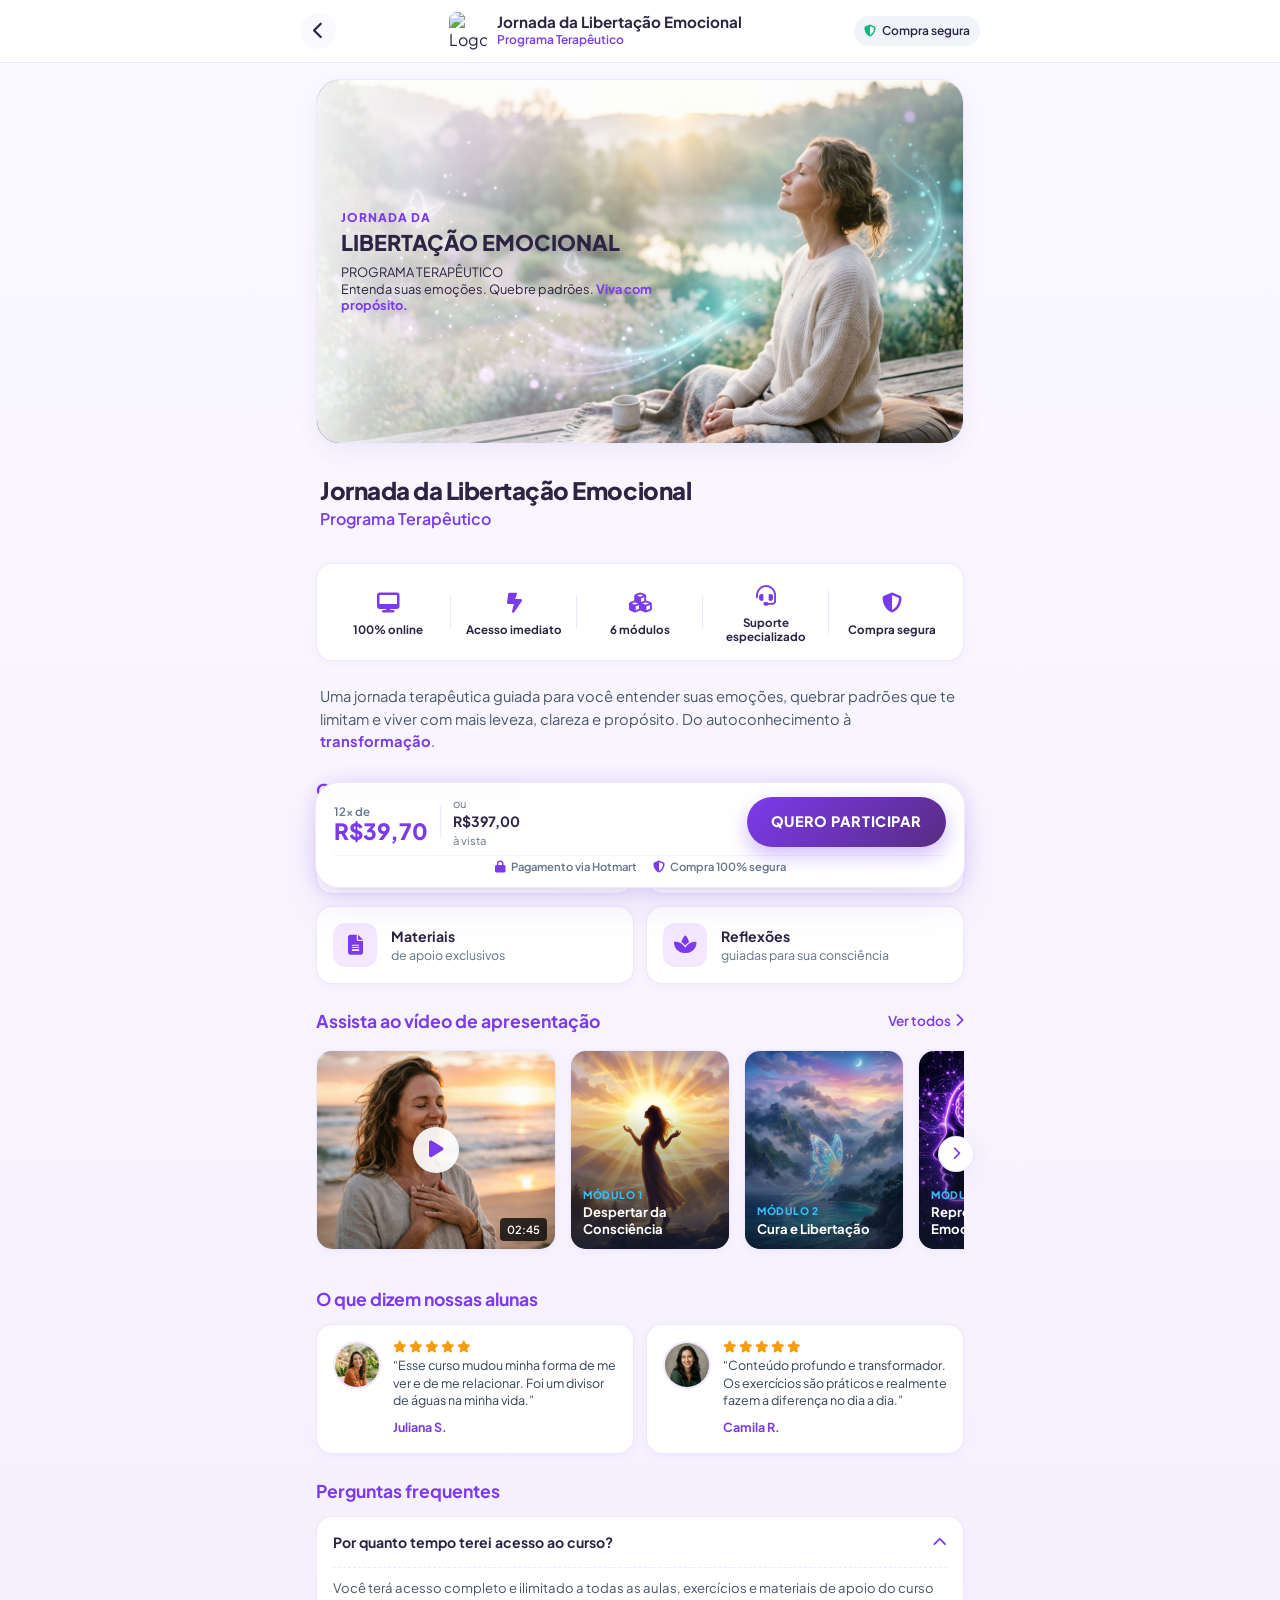
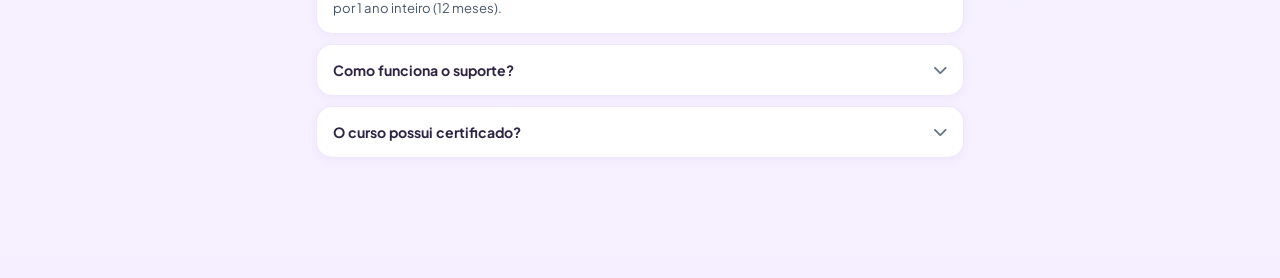
==== pages/index.html @ 62f96720 "criei a primeira pagna de vendas mobile" ====
<!DOCTYPE html>
<html lang="pt-BR">
<head>
  <meta charset="UTF-8" />
  <meta name="viewport" content="width=device-width, initial-scale=1.0" />
  <title>Jornada da Libertação Emocional | Programa Terapêutico</title>
  <meta name="description" content="Entenda suas emoções, quebre padrões que te limitam e viva com mais leveza, clareza e propósito. Programa terapêutico guiado com Raquel Vieira." />

  <!-- Google Fonts -->
  <link rel="preconnect" href="https://fonts.googleapis.com" />
  <link rel="preconnect" href="https://fonts.gstatic.com" crossorigin />
  <link href="https://fonts.googleapis.com/css2?family=Plus+Jakarta+Sans:wght@400;500;600;700;800&family=Lora:ital,wght@0,500;0,600;1,400&display=swap" rel="stylesheet" />

  <!-- FontAwesome Icons -->
  <link rel="stylesheet" href="https://cdnjs.cloudflare.com/ajax/libs/font-awesome/6.4.0/css/all.min.css" />

  <!-- Page Stylesheet -->
  <link rel="stylesheet" href="../css/jornada.css" />
</head>
<body>

  <!-- Top Navbar Header -->
  <header class="sales-header">
    <div class="sales-header-inner">
      <a href="../index.html" class="back-button" aria-label="Voltar para a página inicial">
        <i class="fas fa-chevron-left"></i>
      </a>

      <div class="header-brand">
        <img src="../jornada-libertação-logo.jpeg" alt="Logo Jornada da Libertação Emocional" class="header-logo-img" />
        <div class="header-brand-text">
          <span class="header-brand-title">Jornada da Libertação Emocional</span>
          <span class="header-brand-subtitle">Programa Terapêutico</span>
        </div>
      </div>

      <div class="header-security-badge">
        <i class="fas fa-shield-halved"></i>
        <span>Compra segura</span>
      </div>
    </div>
  </header>

  <!-- Main Sales Content Container -->
  <div class="app-container">
    <main class="sales-main">

      <!-- Hero Banner Card -->
      <section class="hero-card">
        <div class="hero-banner-wrapper">
          <img src="../imagens/jornada_hero_banner.jpg" alt="Jornada da Libertação Emocional" class="hero-banner-img" />
          <div class="hero-banner-overlay">
            <span class="hero-overlay-tag">Jornada da</span>
            <h2 class="hero-overlay-title">LIBERTAÇÃO EMOCIONAL</h2>
            <p class="hero-overlay-desc">
              PROGRAMA TERAPÊUTICO<br />
              Entenda suas emoções. Quebre padrões. <strong>Viva com propósito.</strong>
            </p>
          </div>
        </div>
      </section>

      <!-- Main Course Title Block -->
      <section class="course-title-block">
        <h1 class="main-course-title">Jornada da Libertação Emocional</h1>
        <h2 class="main-course-subtitle">Programa Terapêutico</h2>
      </section>

      <!-- Feature Highlights Horizontal Strip -->
      <section class="features-strip">
        <div class="feature-strip-item">
          <div class="feature-icon-wrapper">
            <i class="fas fa-desktop"></i>
          </div>
          <span class="feature-strip-text">100% online</span>
        </div>

        <div class="feature-strip-item">
          <div class="feature-icon-wrapper">
            <i class="fas fa-bolt-lightning"></i>
          </div>
          <span class="feature-strip-text">Acesso imediato</span>
        </div>

        <div class="feature-strip-item">
          <div class="feature-icon-wrapper">
            <i class="fas fa-cubes"></i>
          </div>
          <span class="feature-strip-text">6 módulos</span>
        </div>

        <div class="feature-strip-item">
          <div class="feature-icon-wrapper">
            <i class="fas fa-headset"></i>
          </div>
          <span class="feature-strip-text">Suporte especializado</span>
        </div>

        <div class="feature-strip-item">
          <div class="feature-icon-wrapper">
            <i class="fas fa-shield-halved"></i>
          </div>
          <span class="feature-strip-text">Compra segura</span>
        </div>
      </section>

      <!-- Intro Description Text -->
      <section class="intro-description">
        <p>
          Uma jornada terapêutica guiada para você entender suas emoções, quebrar padrões que te limitam e viver com mais leveza, clareza e propósito. Do autoconhecimento à <strong>transformação</strong>.
        </p>
      </section>

      <!-- "O que você vai encontrar" Section -->
      <section class="section-block">
        <h3 class="section-purple-title">O que você vai encontrar</h3>
        <div class="what-you-find-grid">
          
          <div class="find-card">
            <div class="find-icon-box">
              <i class="fas fa-circle-play"></i>
            </div>
            <div class="find-card-content">
              <span class="find-card-title">Videoaulas</span>
              <span class="find-card-sub">profundas e transformadoras</span>
            </div>
          </div>

          <div class="find-card">
            <div class="find-icon-box">
              <i class="fas fa-pen-to-square"></i>
            </div>
            <div class="find-card-content">
              <span class="find-card-title">Exercícios</span>
              <span class="find-card-sub">práticos para o seu dia a dia</span>
            </div>
          </div>

          <div class="find-card">
            <div class="find-icon-box">
              <i class="fas fa-file-lines"></i>
            </div>
            <div class="find-card-content">
              <span class="find-card-title">Materiais</span>
              <span class="find-card-sub">de apoio exclusivos</span>
            </div>
          </div>

          <div class="find-card">
            <div class="find-icon-box">
              <i class="fas fa-spa"></i>
            </div>
            <div class="find-card-content">
              <span class="find-card-title">Reflexões</span>
              <span class="find-card-sub">guiadas para sua consciência</span>
            </div>
          </div>

        </div>
      </section>

      <!-- Presentation Video & Modules Horizontal Carousel -->
      <section class="section-block" id="modulos">
        <div class="section-header-flex">
          <h3 class="section-purple-title">Assista ao vídeo de apresentação</h3>
          <a href="#modulos" class="section-link-action">Ver todos <i class="fas fa-chevron-right"></i></a>
        </div>

        <div class="carousel-relative-container">
          <button class="carousel-scroll-btn" aria-label="Rolar carrossel de módulos">
            <i class="fas fa-chevron-right"></i>
          </button>

          <div class="modules-carousel">

            <!-- Card 1: Video Presentation Thumbnail -->
            <div class="carousel-card video-main-card js-video-trigger">
              <img src="../imagens/video_thumb.jpg" alt="Vídeo de Apresentação" class="card-img-cover" />
              <div class="video-play-btn">
                <i class="fas fa-play"></i>
              </div>
              <span class="video-duration-badge">02:45</span>
            </div>

            <!-- Card 2: Module 1 -->
            <div class="carousel-card">
              <img src="../imagens/modulo1.jpg" alt="Módulo 1: Despertar da Consciência" class="card-img-cover" />
              <div class="card-gradient-overlay">
                <span class="module-tag">MÓDULO 1</span>
                <span class="module-title">Despertar da Consciência</span>
              </div>
            </div>

            <!-- Card 3: Module 2 -->
            <div class="carousel-card">
              <img src="../imagens/modulo2.jpg" alt="Módulo 2: Cura e Libertação" class="card-img-cover" />
              <div class="card-gradient-overlay">
                <span class="module-tag">MÓDULO 2</span>
                <span class="module-title">Cura e Libertação</span>
              </div>
            </div>

            <!-- Card 4: Module 3 -->
            <div class="carousel-card">
              <img src="../imagens/modulo3.jpg" alt="Módulo 3: Reprogramação Emocional" class="card-img-cover" />
              <div class="card-gradient-overlay">
                <span class="module-tag">MÓDULO 3</span>
                <span class="module-title">Reprogramação Emocional</span>
              </div>
            </div>

            <!-- Card 5: Module 4 -->
            <div class="carousel-card">
              <img src="../imagens/modulo4.jpg" alt="Módulo 4: Autoconhecimento e Propósito" class="card-img-cover" />
              <div class="card-gradient-overlay">
                <span class="module-tag">MÓDULO 4</span>
                <span class="module-title">Autoconhecimento e Propósito</span>
              </div>
            </div>

          </div>
        </div>
      </section>

      <!-- Testimonials Section -->
      <section class="section-block">
        <h3 class="section-purple-title">O que dizem nossas alunas</h3>
        <div class="testimonials-grid">

          <div class="testimonial-card">
            <img src="../imagens/aluna_juliana.jpg" alt="Juliana S." class="testimonial-avatar" />
            <div class="testimonial-body">
              <div class="testimonial-stars">
                <i class="fas fa-star"></i>
                <i class="fas fa-star"></i>
                <i class="fas fa-star"></i>
                <i class="fas fa-star"></i>
                <i class="fas fa-star"></i>
              </div>
              <p class="testimonial-quote">
                “Esse curso mudou minha forma de me ver e de me relacionar. Foi um divisor de águas na minha vida.”
              </p>
              <span class="testimonial-author">Juliana S.</span>
            </div>
          </div>

          <div class="testimonial-card">
            <img src="../imagens/aluna_camila.jpg" alt="Camila R." class="testimonial-avatar" />
            <div class="testimonial-body">
              <div class="testimonial-stars">
                <i class="fas fa-star"></i>
                <i class="fas fa-star"></i>
                <i class="fas fa-star"></i>
                <i class="fas fa-star"></i>
                <i class="fas fa-star"></i>
              </div>
              <p class="testimonial-quote">
                “Conteúdo profundo e transformador. Os exercícios são práticos e realmente fazem a diferença no dia a dia.”
              </p>
              <span class="testimonial-author">Camila R.</span>
            </div>
          </div>

        </div>
      </section>

      <!-- FAQ Section -->
      <section class="section-block" id="perguntas">
        <h3 class="section-purple-title">Perguntas frequentes</h3>
        <div class="faq-accordion-list">

          <div class="faq-item active">
            <button class="faq-header">
              <span>Por quanto tempo terei acesso ao curso?</span>
              <i class="fas fa-chevron-down"></i>
            </button>
            <div class="faq-body">
              <p class="faq-content">
                Você terá acesso completo e ilimitado a todas as aulas, exercícios e materiais de apoio do curso por 1 ano inteiro (12 meses).
              </p>
            </div>
          </div>

          <div class="faq-item">
            <button class="faq-header">
              <span>Como funciona o suporte?</span>
              <i class="fas fa-chevron-down"></i>
            </button>
            <div class="faq-body">
              <p class="faq-content">
                Nosso suporte é individual e especializado. Você poderá enviar suas dúvidas diretamente na plataforma abaixo de cada aula e nossa equipe terapêutica responderá com carinho e atenção.
              </p>
            </div>
          </div>

          <div class="faq-item">
            <button class="faq-header">
              <span>O curso possui certificado?</span>
              <i class="fas fa-chevron-down"></i>
            </button>
            <div class="faq-body">
              <p class="faq-content">
                Sim! Ao concluir a assiduidade de todos os 6 módulos do Programa Terapêutico, você receberá um Certificado de Conclusão exclusivo.
              </p>
            </div>
          </div>

        </div>
      </section>

    </main>
  </div>

  <!-- Fixed Bottom Checkout CTA Bar -->
  <aside class="sticky-checkout-bar">
    <div class="checkout-row-top">
      <div class="price-details">
        <div class="price-installments">
          <span class="price-label-sm">12x de</span>
          <span class="price-val-highlight">R$39,70</span>
        </div>
        <div class="price-divider"></div>
        <div class="price-cash">
          <span class="price-cash-sub">ou</span>
          <span class="price-cash-val">R$397,00</span>
          <span class="price-cash-sub">à vista</span>
        </div>
      </div>

      <a href="https://pay.hotmart.com" target="_blank" rel="noopener noreferrer" class="btn-primary-cta">
        QUERO PARTICIPAR
      </a>
    </div>

    <div class="checkout-badges-row">
      <div class="checkout-badge-item">
        <i class="fas fa-lock"></i>
        <span>Pagamento via Hotmart</span>
      </div>
      <div class="checkout-badge-item">
        <i class="fas fa-shield-halved"></i>
        <span>Compra 100% segura</span>
      </div>
    </div>
  </aside>

  <!-- Presentation Video Modal Overlay -->
  <div class="video-modal-overlay">
    <div class="video-modal-content">
      <button class="video-modal-close" aria-label="Fechar vídeo">
        <i class="fas fa-xmark"></i>
      </button>
      <div class="video-wrapper-16x9">
        <!-- Dynamic iframe injected via JS -->
      </div>
    </div>
  </div>

  <!-- Page Interaction JavaScript -->
  <script src="../js/jornada.js"></script>
</body>
</html>
---- css/jornada.css ----
/* ==========================================================================
   JORNADA DA LIBERTAÇÃO EMOCIONAL - VENDAS (DESIGN SYSTEM & STYLES)
   ========================================================================== */

:root {
  /* Color Tokens */
  --primary-purple: #7C3AED;
  --primary-purple-dark: #582C83;
  --primary-purple-deep: #2D2342;
  --primary-purple-light: #9333EA;
  --primary-purple-soft: #F3E8FF;
  --accent-cyan: #00A896;
  --accent-teal: #48CAE4;
  
  --bg-gradient: linear-gradient(180deg, #FBF9FF 0%, #F5EFFF 100%);
  --bg-card: #FFFFFF;
  --bg-card-subtle: #FAFAFE;
  
  --text-dark: #2D2342;
  --text-heading: #1E1B4B;
  --text-muted: #64748B;
  --text-light: #94A3B8;

  --border-subtle: rgba(124, 58, 237, 0.12);
  --border-focus: rgba(124, 58, 237, 0.3);
  
  --shadow-sm: 0 2px 8px rgba(107, 70, 193, 0.05);
  --shadow-md: 0 8px 24px rgba(107, 70, 193, 0.08);
  --shadow-lg: 0 16px 36px rgba(107, 70, 193, 0.12);
  --shadow-cta: 0 8px 20px rgba(124, 58, 237, 0.35);
  
  --radius-sm: 10px;
  --radius-md: 16px;
  --radius-lg: 24px;
  --radius-pill: 9999px;
  
  --font-main: 'Plus Jakarta Sans', -apple-system, BlinkMacSystemFont, 'Segoe UI', Roboto, sans-serif;
  --font-serif: 'Lora', Georgia, serif;
}

/* Reset & Base */
*, *::before, *::after {
  box-sizing: border-box;
  margin: 0;
  padding: 0;
}

html {
  font-family: var(--font-main);
  background-color: #F8F5FF;
  color: var(--text-dark);
  line-height: 1.5;
  -webkit-font-smoothing: antialiased;
  scroll-behavior: smooth;
}

body {
  min-height: 100vh;
  background: var(--bg-gradient);
  padding-bottom: 120px; /* Space for sticky CTA bar */
}

a {
  color: inherit;
  text-decoration: none;
}

img {
  max-width: 100%;
  height: auto;
  display: block;
}

/* Main Container Layout */
.app-container {
  width: 100%;
  max-width: 680px;
  margin: 0 auto;
  padding: 0 16px;
}

/* Top Navbar Header */
.sales-header {
  position: sticky;
  top: 0;
  z-index: 100;
  background: rgba(255, 255, 255, 0.92);
  backdrop-filter: blur(12px);
  -webkit-backdrop-filter: blur(12px);
  border-bottom: 1px solid var(--border-subtle);
  padding: 12px 16px;
}

.sales-header-inner {
  max-width: 680px;
  margin: 0 auto;
  display: flex;
  align-items: center;
  justify-content: space-between;
}

.back-button {
  display: flex;
  align-items: center;
  justify-content: center;
  width: 36px;
  height: 36px;
  border-radius: 50%;
  background: var(--bg-card-subtle);
  color: var(--text-dark);
  font-size: 1.1rem;
  transition: background 0.2s ease, transform 0.2s ease;
}

.back-button:hover {
  background: var(--primary-purple-soft);
  color: var(--primary-purple);
  transform: translateX(-2px);
}

.header-brand {
  display: flex;
  align-items: center;
  gap: 10px;
}

.header-logo-img {
  width: 38px;
  height: 38px;
  object-fit: contain;
  border-radius: 8px;
}

.header-brand-text {
  display: flex;
  flex-direction: column;
}

.header-brand-title {
  font-size: 0.95rem;
  font-weight: 700;
  color: var(--primary-purple-deep);
  line-height: 1.2;
}

.header-brand-subtitle {
  font-size: 0.75rem;
  font-weight: 600;
  color: var(--primary-purple);
}

.header-security-badge {
  display: flex;
  align-items: center;
  gap: 6px;
  font-size: 0.75rem;
  font-weight: 600;
  color: var(--text-dark);
  background: #F1F5F9;
  padding: 6px 10px;
  border-radius: var(--radius-pill);
}

.header-security-badge i {
  color: #10B981;
}

/* Main Content Wrapper */
.sales-main {
  display: flex;
  flex-direction: column;
  gap: 24px;
  margin-top: 16px;
}

/* Hero Banner Card */
.hero-card {
  background: var(--bg-card);
  border-radius: var(--radius-lg);
  border: 1px solid var(--border-subtle);
  box-shadow: var(--shadow-md);
  overflow: hidden;
  position: relative;
}

.hero-banner-wrapper {
  position: relative;
  width: 100%;
  aspect-ratio: 16 / 9;
  background: radial-gradient(circle at 70% 30%, #E9D5FF 0%, #F5F3FF 100%);
  overflow: hidden;
}

.hero-banner-img {
  width: 100%;
  height: 100%;
  object-fit: cover;
}

.hero-banner-overlay {
  position: absolute;
  inset: 0;
  background: linear-gradient(90deg, rgba(255,255,255,0.92) 0%, rgba(255,255,255,0.4) 50%, rgba(255,255,255,0) 100%);
  padding: 24px;
  display: flex;
  flex-direction: column;
  justify-content: center;
  max-width: 60%;
}

.hero-overlay-tag {
  font-size: 0.75rem;
  font-weight: 800;
  text-transform: uppercase;
  letter-spacing: 0.08em;
  color: var(--primary-purple);
  margin-bottom: 4px;
}

.hero-overlay-title {
  font-size: 1.35rem;
  font-weight: 800;
  color: var(--primary-purple-deep);
  line-height: 1.15;
  margin-bottom: 8px;
}

.hero-overlay-desc {
  font-size: 0.8rem;
  color: var(--text-dark);
  line-height: 1.3;
}

.hero-overlay-desc strong {
  color: var(--primary-purple);
}

/* Title & Subtitle Block */
.course-title-block {
  padding: 8px 4px;
}

.main-course-title {
  font-size: 1.5rem;
  font-weight: 800;
  color: var(--primary-purple-deep);
  letter-spacing: -0.02em;
  line-height: 1.2;
}

.main-course-subtitle {
  font-size: 1rem;
  font-weight: 600;
  color: var(--primary-purple);
  margin-top: 2px;
}

/* Feature Highlights Horizontal Strip */
.features-strip {
  background: var(--bg-card);
  border-radius: var(--radius-md);
  border: 1px solid var(--border-subtle);
  padding: 16px 12px;
  box-shadow: var(--shadow-sm);
  display: grid;
  grid-template-columns: repeat(5, 1fr);
  gap: 8px;
  align-items: center;
  text-align: center;
}

.feature-strip-item {
  display: flex;
  flex-direction: column;
  align-items: center;
  justify-content: center;
  gap: 6px;
  position: relative;
}

.feature-strip-item:not(:last-child)::after {
  content: '';
  position: absolute;
  right: -4px;
  top: 15%;
  height: 70%;
  width: 1px;
  background: var(--border-subtle);
}

.feature-icon-wrapper {
  color: var(--primary-purple);
  font-size: 1.25rem;
}

.feature-strip-text {
  font-size: 0.72rem;
  font-weight: 700;
  color: var(--text-dark);
  line-height: 1.2;
}

/* Intro Description Text */
.intro-description {
  font-size: 0.92rem;
  color: #475569;
  line-height: 1.55;
  padding: 0 4px;
}

.intro-description strong {
  color: var(--primary-purple);
  font-weight: 700;
}

/* Section Common Styling */
.section-block {
  display: flex;
  flex-direction: column;
  gap: 12px;
}

.section-header-flex {
  display: flex;
  align-items: center;
  justify-content: space-between;
}

.section-purple-title {
  font-size: 1.1rem;
  font-weight: 700;
  color: var(--primary-purple);
}

.section-link-action {
  font-size: 0.85rem;
  font-weight: 600;
  color: var(--primary-purple);
  display: flex;
  align-items: center;
  gap: 4px;
  transition: opacity 0.2s ease;
}

.section-link-action:hover {
  opacity: 0.8;
}

/* "O que você vai encontrar" 2x2 Grid */
.what-you-find-grid {
  display: grid;
  grid-template-columns: repeat(2, 1fr);
  gap: 12px;
}

.find-card {
  background: var(--bg-card);
  border-radius: var(--radius-md);
  border: 1px solid var(--border-subtle);
  padding: 16px;
  box-shadow: var(--shadow-sm);
  display: flex;
  align-items: center;
  gap: 14px;
  transition: transform 0.2s ease, box-shadow 0.2s ease;
}

.find-card:hover {
  transform: translateY(-2px);
  box-shadow: var(--shadow-md);
}

.find-icon-box {
  width: 44px;
  height: 44px;
  border-radius: 12px;
  background: var(--primary-purple-soft);
  color: var(--primary-purple);
  display: flex;
  align-items: center;
  justify-content: center;
  font-size: 1.25rem;
  flex-shrink: 0;
}

.find-card-content {
  display: flex;
  flex-direction: column;
}

.find-card-title {
  font-size: 0.88rem;
  font-weight: 700;
  color: var(--text-dark);
}

.find-card-sub {
  font-size: 0.78rem;
  color: var(--text-muted);
  line-height: 1.3;
}

/* Presentation Video & Modules Horizontal Carousel */
.carousel-relative-container {
  position: relative;
  width: 100%;
}

.modules-carousel {
  display: flex;
  gap: 14px;
  overflow-x: auto;
  scroll-snap-type: x mandatory;
  padding: 4px 2px 12px 2px;
  -webkit-overflow-scrolling: touch;
  scrollbar-width: none; /* Firefox */
}

.modules-carousel::-webkit-scrollbar {
  display: none; /* Chrome/Safari */
}

.carousel-card {
  flex: 0 0 160px;
  scroll-snap-align: start;
  border-radius: var(--radius-md);
  overflow: hidden;
  background: var(--bg-card);
  border: 1px solid var(--border-subtle);
  box-shadow: var(--shadow-sm);
  position: relative;
  aspect-ratio: 4 / 5;
  transition: transform 0.2s ease, box-shadow 0.2s ease;
  cursor: pointer;
}

.carousel-card.video-main-card {
  flex: 0 0 240px;
  aspect-ratio: 16 / 10;
}

.carousel-card:hover {
  transform: scale(1.02);
  box-shadow: var(--shadow-md);
}

.card-img-cover {
  width: 100%;
  height: 100%;
  object-fit: cover;
}

.card-gradient-overlay {
  position: absolute;
  inset: 0;
  background: linear-gradient(180deg, rgba(0,0,0,0) 30%, rgba(15, 23, 42, 0.85) 100%);
  display: flex;
  flex-direction: column;
  justify-content: flex-end;
  padding: 12px;
}

.module-tag {
  font-size: 0.65rem;
  font-weight: 800;
  text-transform: uppercase;
  color: #38BDF8;
  letter-spacing: 0.05em;
  margin-bottom: 2px;
}

.module-title {
  font-size: 0.82rem;
  font-weight: 700;
  color: #FFFFFF;
  line-height: 1.25;
}

/* Play Button Overlay on Video Card */
.video-play-btn {
  position: absolute;
  top: 50%;
  left: 50%;
  transform: translate(-50%, -50%);
  width: 46px;
  height: 46px;
  border-radius: 50%;
  background: rgba(255, 255, 255, 0.9);
  color: var(--primary-purple);
  display: flex;
  align-items: center;
  justify-content: center;
  font-size: 1.2rem;
  box-shadow: 0 4px 15px rgba(0, 0, 0, 0.2);
  transition: transform 0.2s ease, background 0.2s ease;
}

.video-main-card:hover .video-play-btn {
  transform: translate(-50%, -50%) scale(1.1);
  background: #FFFFFF;
}

.video-duration-badge {
  position: absolute;
  bottom: 8px;
  right: 8px;
  background: rgba(0, 0, 0, 0.75);
  color: #FFFFFF;
  font-size: 0.7rem;
  font-weight: 600;
  padding: 3px 7px;
  border-radius: 4px;
}

/* Carousel Scroll Right Button */
.carousel-scroll-btn {
  position: absolute;
  right: -10px;
  top: 50%;
  transform: translateY(-50%);
  width: 36px;
  height: 36px;
  border-radius: 50%;
  background: var(--bg-card);
  color: var(--primary-purple);
  border: 1px solid var(--border-subtle);
  box-shadow: var(--shadow-md);
  display: flex;
  align-items: center;
  justify-content: center;
  cursor: pointer;
  z-index: 10;
  transition: background 0.2s ease, transform 0.2s ease;
}

.carousel-scroll-btn:hover {
  background: var(--primary-purple);
  color: #FFFFFF;
  transform: translateY(-50%) scale(1.08);
}

/* Testimonials Grid */
.testimonials-grid {
  display: grid;
  grid-template-columns: repeat(2, 1fr);
  gap: 12px;
}

.testimonial-card {
  background: var(--bg-card);
  border-radius: var(--radius-md);
  border: 1px solid var(--border-subtle);
  padding: 16px;
  box-shadow: var(--shadow-sm);
  display: flex;
  gap: 12px;
  align-items: flex-start;
}

.testimonial-avatar {
  width: 48px;
  height: 48px;
  border-radius: 50%;
  object-fit: cover;
  flex-shrink: 0;
  border: 2px solid var(--primary-purple-soft);
}

.testimonial-body {
  display: flex;
  flex-direction: column;
  gap: 4px;
}

.testimonial-stars {
  color: #F59E0B;
  font-size: 0.75rem;
  display: flex;
  gap: 2px;
}

.testimonial-quote {
  font-size: 0.78rem;
  color: #334155;
  line-height: 1.4;
  font-style: normal;
}

.testimonial-author {
  font-size: 0.78rem;
  font-weight: 700;
  color: var(--primary-purple);
  margin-top: 4px;
}

/* FAQ Accordion */
.faq-accordion-list {
  display: flex;
  flex-direction: column;
  gap: 10px;
}

.faq-item {
  background: var(--bg-card);
  border-radius: var(--radius-md);
  border: 1px solid var(--border-subtle);
  box-shadow: var(--shadow-sm);
  overflow: hidden;
  transition: border-color 0.2s ease;
}

.faq-header {
  width: 100%;
  padding: 16px;
  display: flex;
  align-items: center;
  justify-content: space-between;
  background: transparent;
  border: none;
  font-family: inherit;
  font-size: 0.88rem;
  font-weight: 700;
  color: var(--text-dark);
  text-align: left;
  cursor: pointer;
}

.faq-header i {
  color: var(--text-muted);
  font-size: 0.9rem;
  transition: transform 0.3s ease, color 0.3s ease;
}

.faq-item.active .faq-header i {
  transform: rotate(180deg);
  color: var(--primary-purple);
}

.faq-body {
  max-height: 0;
  overflow: hidden;
  transition: max-height 0.3s cubic-bezier(0, 1, 0, 1);
  padding: 0 16px;
}

.faq-item.active .faq-body {
  max-height: 300px;
  padding: 0 16px 16px 16px;
}

.faq-content {
  font-size: 0.82rem;
  color: #475569;
  line-height: 1.5;
  border-top: 1px dashed var(--border-subtle);
  padding-top: 10px;
}

/* Sticky Bottom Checkout CTA Bar */
.sticky-checkout-bar {
  position: fixed;
  bottom: 12px;
  left: 50%;
  transform: translateX(-50%);
  width: calc(100% - 24px);
  max-width: 650px;
  background: rgba(255, 255, 255, 0.96);
  backdrop-filter: blur(16px);
  -webkit-backdrop-filter: blur(16px);
  border-radius: var(--radius-lg);
  border: 1px solid var(--border-subtle);
  box-shadow: var(--shadow-lg), 0 0 20px rgba(124, 58, 237, 0.15);
  padding: 12px 18px;
  z-index: 1000;
  display: flex;
  flex-direction: column;
  gap: 6px;
}

.checkout-row-top {
  display: flex;
  align-items: center;
  justify-content: space-between;
  gap: 12px;
}

.price-details {
  display: flex;
  align-items: center;
  gap: 12px;
}

.price-installments {
  display: flex;
  flex-direction: column;
}

.price-label-sm {
  font-size: 0.72rem;
  color: var(--text-muted);
  font-weight: 600;
}

.price-val-highlight {
  font-size: 1.4rem;
  font-weight: 800;
  color: var(--primary-purple);
  line-height: 1;
}

.price-divider {
  width: 1px;
  height: 32px;
  background: var(--border-subtle);
}

.price-cash {
  display: flex;
  flex-direction: column;
}

.price-cash-val {
  font-size: 0.88rem;
  font-weight: 700;
  color: var(--text-dark);
}

.price-cash-sub {
  font-size: 0.7rem;
  color: var(--text-muted);
}

/* CTA Button */
.btn-primary-cta {
  background: linear-gradient(135deg, var(--primary-purple) 0%, var(--primary-purple-dark) 100%);
  color: #FFFFFF;
  font-family: inherit;
  font-size: 0.9rem;
  font-weight: 800;
  letter-spacing: 0.04em;
  padding: 14px 24px;
  border-radius: var(--radius-pill);
  border: none;
  cursor: pointer;
  box-shadow: var(--shadow-cta);
  transition: transform 0.2s ease, box-shadow 0.2s ease, filter 0.2s ease;
  white-space: nowrap;
  display: inline-flex;
  align-items: center;
  justify-content: center;
  text-transform: uppercase;
}

.btn-primary-cta:hover {
  transform: translateY(-2px);
  box-shadow: 0 12px 25px rgba(124, 58, 237, 0.45);
  filter: brightness(1.08);
}

.btn-primary-cta:active {
  transform: translateY(0);
}

/* Bottom Guarantee Badges Strip */
.checkout-badges-row {
  display: flex;
  align-items: center;
  justify-content: center;
  gap: 16px;
  font-size: 0.7rem;
  color: var(--text-muted);
  font-weight: 600;
  padding-top: 2px;
  border-top: 1px solid rgba(0, 0, 0, 0.04);
}

.checkout-badge-item {
  display: flex;
  align-items: center;
  gap: 5px;
}

.checkout-badge-item i {
  color: var(--primary-purple);
  font-size: 0.75rem;
}

/* Video Modal Popup */
.video-modal-overlay {
  position: fixed;
  inset: 0;
  background: rgba(15, 23, 42, 0.85);
  backdrop-filter: blur(8px);
  z-index: 2000;
  display: flex;
  align-items: center;
  justify-content: center;
  padding: 16px;
  opacity: 0;
  pointer-events: none;
  transition: opacity 0.3s ease;
}

.video-modal-overlay.active {
  opacity: 1;
  pointer-events: auto;
}

.video-modal-content {
  width: 100%;
  max-width: 720px;
  background: #000000;
  border-radius: var(--radius-md);
  overflow: hidden;
  position: relative;
  box-shadow: 0 25px 50px -12px rgba(0, 0, 0, 0.5);
}

.video-modal-close {
  position: absolute;
  top: 12px;
  right: 12px;
  width: 36px;
  height: 36px;
  border-radius: 50%;
  background: rgba(255, 255, 255, 0.2);
  color: #FFFFFF;
  border: none;
  font-size: 1.1rem;
  cursor: pointer;
  display: flex;
  align-items: center;
  justify-content: center;
  z-index: 10;
}

.video-modal-close:hover {
  background: rgba(255, 255, 255, 0.4);
}

.video-wrapper-16x9 {
  position: relative;
  padding-bottom: 56.25%;
  height: 0;
}

.video-wrapper-16x9 iframe {
  position: absolute;
  inset: 0;
  width: 100%;
  height: 100%;
  border: none;
}

/* Responsive Media Queries */
@media (max-width: 580px) {
  .features-strip {
    grid-template-columns: repeat(3, 1fr);
    gap: 12px;
  }
  
  .feature-strip-item:nth-child(3)::after {
    display: none;
  }

  .what-you-find-grid {
    grid-template-columns: 1fr;
  }

  .testimonials-grid {
    grid-template-columns: 1fr;
  }

  .hero-banner-overlay {
    max-width: 100%;
    background: linear-gradient(180deg, rgba(255,255,255,0.7) 0%, rgba(255,255,255,0.95) 100%);
  }
  
  .checkout-row-top {
    flex-direction: column;
    align-items: stretch;
    gap: 8px;
  }

  .btn-primary-cta {
    width: 100%;
    padding: 12px;
  }

  .price-details {
    justify-content: space-between;
  }
}
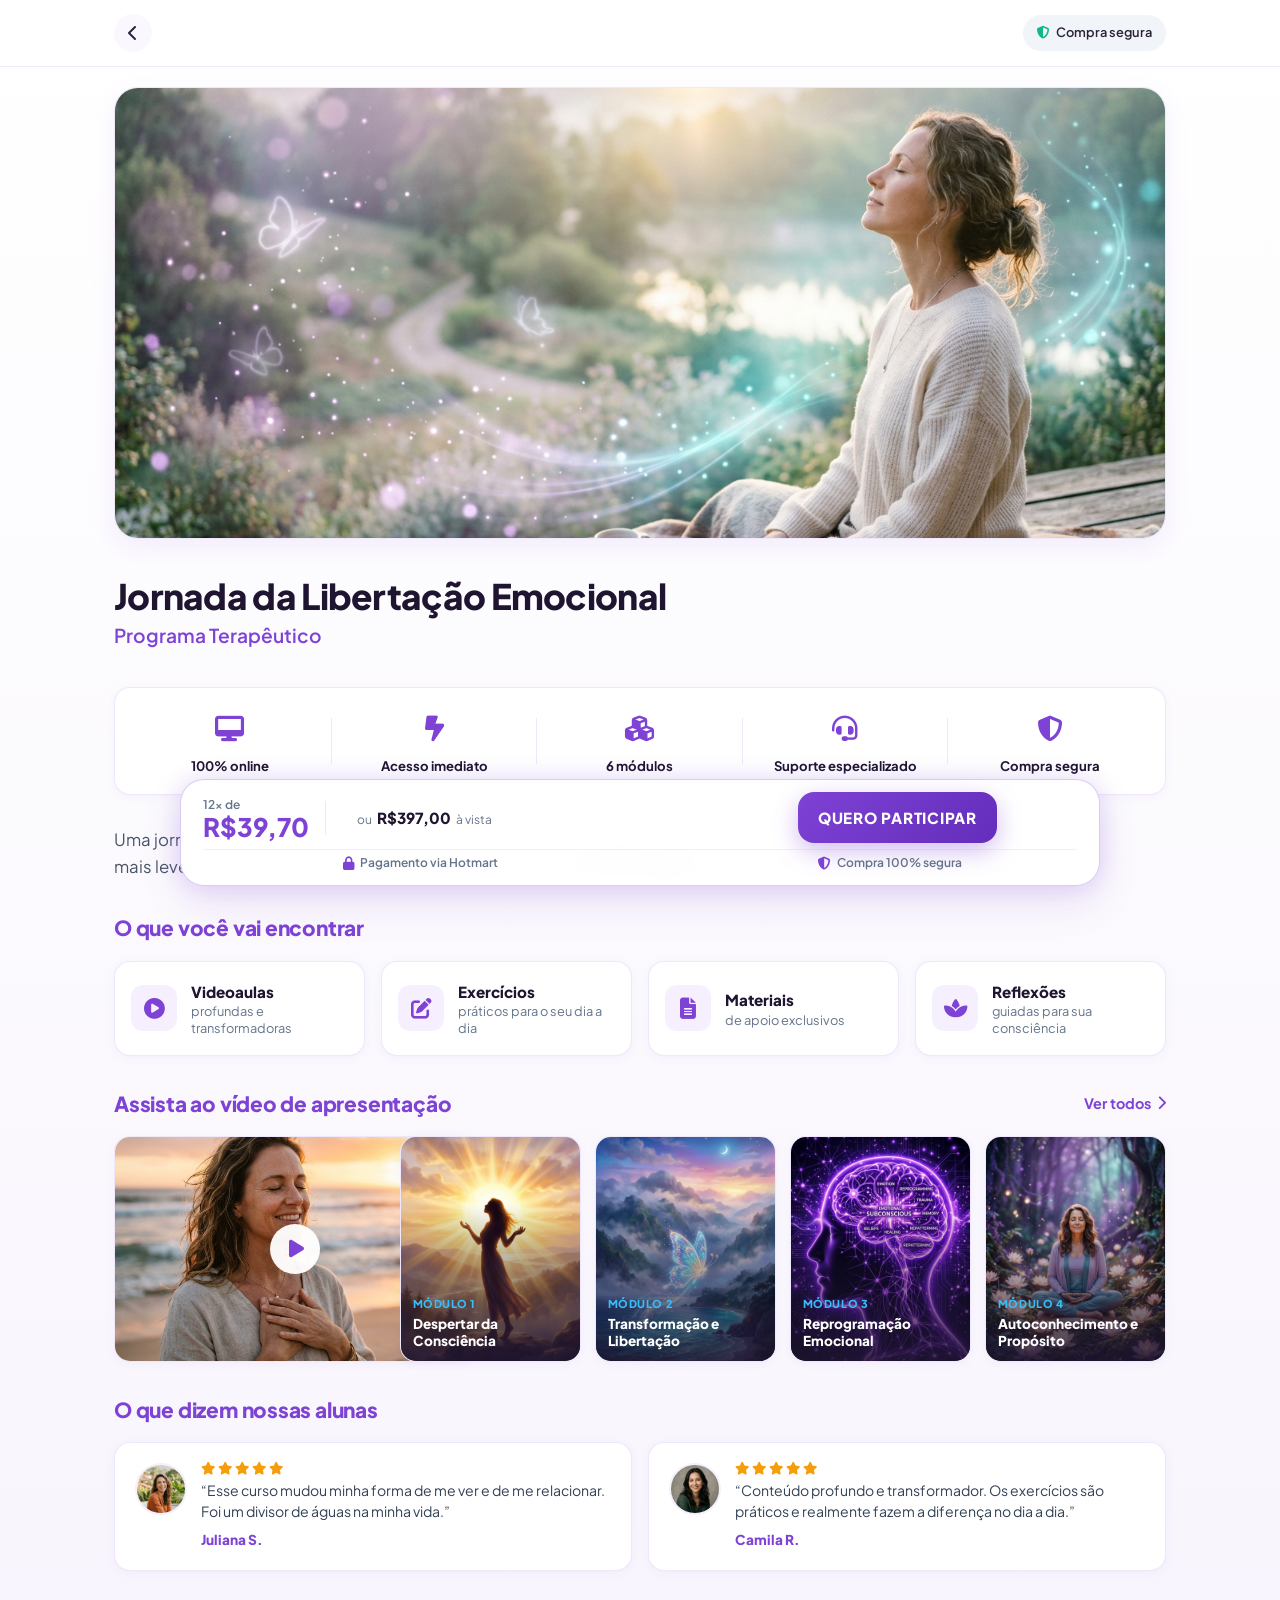
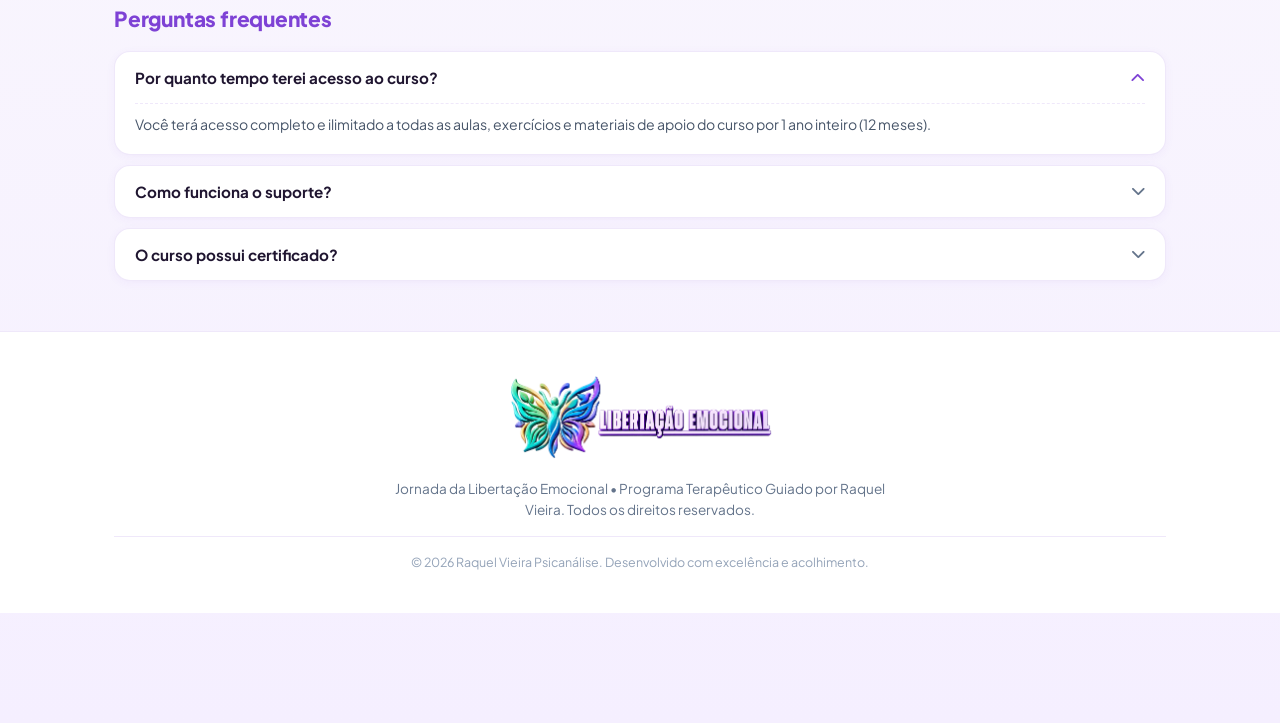
==== commit 75078732: "terminei a pagina de vendas" ====
--- a/pages/index.html
+++ b/pages/index.html
@@ -22,17 +22,9 @@
   <!-- Top Navbar Header -->
   <header class="sales-header">
     <div class="sales-header-inner">
-      <a href="../index.html" class="back-button" aria-label="Voltar para a página inicial">
+      <a href="../index.html" class="back-button" aria-label="Voltar para a página inicial" title="Voltar ao início">
         <i class="fas fa-chevron-left"></i>
       </a>
-
-      <div class="header-brand">
-        <img src="../jornada-libertação-logo.jpeg" alt="Logo Jornada da Libertação Emocional" class="header-logo-img" />
-        <div class="header-brand-text">
-          <span class="header-brand-title">Jornada da Libertação Emocional</span>
-          <span class="header-brand-subtitle">Programa Terapêutico</span>
-        </div>
-      </div>
 
       <div class="header-security-badge">
         <i class="fas fa-shield-halved"></i>
@@ -41,7 +33,7 @@
     </div>
   </header>
 
-  <!-- Main Sales Content Container -->
+  <!-- Main Sales Content Container (Desktop Optimized) -->
   <div class="app-container">
     <main class="sales-main">
 
@@ -49,14 +41,6 @@
       <section class="hero-card">
         <div class="hero-banner-wrapper">
           <img src="../imagens/jornada_hero_banner.jpg" alt="Jornada da Libertação Emocional" class="hero-banner-img" />
-          <div class="hero-banner-overlay">
-            <span class="hero-overlay-tag">Jornada da</span>
-            <h2 class="hero-overlay-title">LIBERTAÇÃO EMOCIONAL</h2>
-            <p class="hero-overlay-desc">
-              PROGRAMA TERAPÊUTICO<br />
-              Entenda suas emoções. Quebre padrões. <strong>Viva com propósito.</strong>
-            </p>
-          </div>
         </div>
       </section>
 
@@ -66,8 +50,8 @@
         <h2 class="main-course-subtitle">Programa Terapêutico</h2>
       </section>
 
-      <!-- Feature Highlights Horizontal Strip -->
-      <section class="features-strip">
+      <!-- Feature Highlights Horizontal Strip (5 Columns Desktop) -->
+      <section class="features-strip" aria-label="Destaques do programa">
         <div class="feature-strip-item">
           <div class="feature-icon-wrapper">
             <i class="fas fa-desktop"></i>
@@ -107,12 +91,12 @@
       <!-- Intro Description Text -->
       <section class="intro-description">
         <p>
-          Uma jornada terapêutica guiada para você entender suas emoções, quebrar padrões que te limitam e viver com mais leveza, clareza e propósito. Do autoconhecimento à <strong>transformação</strong>.
+          Uma jornada terapêutica guiada para você entender suas emoções, quebre padrões que te limitam e viver com mais leveza, clareza e propósito. Do autoconhecimento à <strong>transformação</strong>.
         </p>
       </section>
 
-      <!-- "O que você vai encontrar" Section -->
-      <section class="section-block">
+      <!-- "O que você vai encontrar" Section (4 Columns Desktop Grid) -->
+      <section class="section-block" id="metodo">
         <h3 class="section-purple-title">O que você vai encontrar</h3>
         <div class="what-you-find-grid">
           
@@ -159,7 +143,7 @@
         </div>
       </section>
 
-      <!-- Presentation Video & Modules Horizontal Carousel -->
+      <!-- Presentation Video & Modules Section -->
       <section class="section-block" id="modulos">
         <div class="section-header-flex">
           <h3 class="section-purple-title">Assista ao vídeo de apresentação</h3>
@@ -167,14 +151,10 @@
         </div>
 
         <div class="carousel-relative-container">
-          <button class="carousel-scroll-btn" aria-label="Rolar carrossel de módulos">
-            <i class="fas fa-chevron-right"></i>
-          </button>
-
           <div class="modules-carousel">
 
             <!-- Card 1: Video Presentation Thumbnail -->
-            <div class="carousel-card video-main-card js-video-trigger">
+            <div class="carousel-card video-main-card js-video-trigger" title="Assistir vídeo de apresentação">
               <img src="../imagens/video_thumb.jpg" alt="Vídeo de Apresentação" class="card-img-cover" />
               <div class="video-play-btn">
                 <i class="fas fa-play"></i>
@@ -193,10 +173,10 @@
 
             <!-- Card 3: Module 2 -->
             <div class="carousel-card">
-              <img src="../imagens/modulo2.jpg" alt="Módulo 2: Cura e Libertação" class="card-img-cover" />
+              <img src="../imagens/modulo2.jpg" alt="Módulo 2: Transformação e Libertação" class="card-img-cover" />
               <div class="card-gradient-overlay">
                 <span class="module-tag">MÓDULO 2</span>
-                <span class="module-title">Cura e Libertação</span>
+                <span class="module-title">Transformação e Libertação</span>
               </div>
             </div>
 
@@ -223,7 +203,7 @@
       </section>
 
       <!-- Testimonials Section -->
-      <section class="section-block">
+      <section class="section-block" id="depoimentos">
         <h3 class="section-purple-title">O que dizem nossas alunas</h3>
         <div class="testimonials-grid">
 
@@ -270,7 +250,7 @@
         <div class="faq-accordion-list">
 
           <div class="faq-item active">
-            <button class="faq-header">
+            <button class="faq-header" aria-expanded="true">
               <span>Por quanto tempo terei acesso ao curso?</span>
               <i class="fas fa-chevron-down"></i>
             </button>
@@ -282,7 +262,7 @@
           </div>
 
           <div class="faq-item">
-            <button class="faq-header">
+            <button class="faq-header" aria-expanded="false">
               <span>Como funciona o suporte?</span>
               <i class="fas fa-chevron-down"></i>
             </button>
@@ -294,7 +274,7 @@
           </div>
 
           <div class="faq-item">
-            <button class="faq-header">
+            <button class="faq-header" aria-expanded="false">
               <span>O curso possui certificado?</span>
               <i class="fas fa-chevron-down"></i>
             </button>
@@ -311,8 +291,8 @@
     </main>
   </div>
 
-  <!-- Fixed Bottom Checkout CTA Bar -->
-  <aside class="sticky-checkout-bar">
+  <!-- Fixed Bottom Checkout CTA Bar (Exact Reference Layout) -->
+  <aside class="sticky-checkout-bar" aria-label="Barra de inscrição rápida">
     <div class="checkout-row-top">
       <div class="price-details">
         <div class="price-installments">
@@ -344,7 +324,7 @@
     </div>
   </aside>
 
-  <!-- Presentation Video Modal Overlay -->
+  <!-- Presentation Video Modal Popup -->
   <div class="video-modal-overlay">
     <div class="video-modal-content">
       <button class="video-modal-close" aria-label="Fechar vídeo">
@@ -356,6 +336,19 @@
     </div>
   </div>
 
+  <!-- Sales Footer -->
+  <footer class="sales-footer">
+    <div class="footer-inner">
+      <img src="../logoOFC/logo-horizontal.png" alt="Jornada da Libertação Emocional" class="footer-logo" />
+      <p class="footer-text">
+        Jornada da Libertação Emocional • Programa Terapêutico Guiado por Raquel Vieira. Todos os direitos reservados.
+      </p>
+      <div class="footer-copyright">
+        &copy; 2026 Raquel Vieira Psicanálise. Desenvolvido com excelência e acolhimento.
+      </div>
+    </div>
+  </footer>
+
   <!-- Page Interaction JavaScript -->
   <script src="../js/jornada.js"></script>
 </body>
--- a/css/jornada.css
+++ b/css/jornada.css
@@ -1,33 +1,35 @@
 /* ==========================================================================
-   JORNADA DA LIBERTAÇÃO EMOCIONAL - VENDAS (DESIGN SYSTEM & STYLES)
+   JORNADA DA LIBERTAÇÃO EMOCIONAL - DESIGN SYSTEM & STYLES
+   Exact Reference Layout (Desktop PC + Perfect Mobile Responsiveness)
    ========================================================================== */
 
 :root {
-  /* Color Tokens */
-  --primary-purple: #7C3AED;
-  --primary-purple-dark: #582C83;
-  --primary-purple-deep: #2D2342;
-  --primary-purple-light: #9333EA;
-  --primary-purple-soft: #F3E8FF;
-  --accent-cyan: #00A896;
-  --accent-teal: #48CAE4;
+  /* Brand Color Palette */
+  --primary-purple: #7E42D5;
+  --primary-purple-dark: #642DBB;
+  --primary-purple-deep: #2A1D45;
+  --primary-purple-soft: #F6F0FE;
+  --primary-purple-subtle: #FAF6FF;
   
-  --bg-gradient: linear-gradient(180deg, #FBF9FF 0%, #F5EFFF 100%);
-  --bg-card: #FFFFFF;
-  --bg-card-subtle: #FAFAFE;
+  --accent-gold: #F59E0B;
+  --accent-green: #10B981;
   
-  --text-dark: #2D2342;
-  --text-heading: #1E1B4B;
+  --bg-app: #FAF8FD;
+  --bg-surface: #FFFFFF;
+  --bg-card-subtle: #FAF7FE;
+  
+  --text-dark: #2B213A;
+  --text-heading: #1F1530;
   --text-muted: #64748B;
   --text-light: #94A3B8;
 
-  --border-subtle: rgba(124, 58, 237, 0.12);
-  --border-focus: rgba(124, 58, 237, 0.3);
+  --border-subtle: rgba(126, 66, 213, 0.12);
+  --border-purple: rgba(126, 66, 213, 0.28);
   
-  --shadow-sm: 0 2px 8px rgba(107, 70, 193, 0.05);
-  --shadow-md: 0 8px 24px rgba(107, 70, 193, 0.08);
-  --shadow-lg: 0 16px 36px rgba(107, 70, 193, 0.12);
-  --shadow-cta: 0 8px 20px rgba(124, 58, 237, 0.35);
+  --shadow-sm: 0 2px 10px rgba(126, 66, 213, 0.05);
+  --shadow-md: 0 8px 24px rgba(126, 66, 213, 0.08);
+  --shadow-lg: 0 16px 40px rgba(126, 66, 213, 0.14);
+  --shadow-cta: 0 8px 25px rgba(126, 66, 213, 0.35);
   
   --radius-sm: 10px;
   --radius-md: 16px;
@@ -36,6 +38,8 @@
   
   --font-main: 'Plus Jakarta Sans', -apple-system, BlinkMacSystemFont, 'Segoe UI', Roboto, sans-serif;
   --font-serif: 'Lora', Georgia, serif;
+  
+  --container-max: 1100px;
 }
 
 /* Reset & Base */
@@ -47,17 +51,18 @@
 
 html {
   font-family: var(--font-main);
-  background-color: #F8F5FF;
+  background-color: var(--bg-app);
   color: var(--text-dark);
-  line-height: 1.5;
+  line-height: 1.55;
   -webkit-font-smoothing: antialiased;
   scroll-behavior: smooth;
 }
 
 body {
   min-height: 100vh;
-  background: var(--bg-gradient);
-  padding-bottom: 120px; /* Space for sticky CTA bar */
+  background: linear-gradient(180deg, #FFFFFF 0%, #FAF8FD 50%, #F5EFFF 100%);
+  padding-bottom: 110px; /* Space for sticky bottom bar */
+  overflow-x: hidden;
 }
 
 a {
@@ -71,29 +76,32 @@
   display: block;
 }
 
-/* Main Container Layout */
+/* Global Container Layout */
 .app-container {
   width: 100%;
-  max-width: 680px;
+  max-width: var(--container-max);
   margin: 0 auto;
-  padding: 0 16px;
-}
-
-/* Top Navbar Header */
+  padding: 0 24px;
+}
+
+/* ==========================================================================
+   TOP NAVBAR HEADER
+   ========================================================================== */
 .sales-header {
   position: sticky;
   top: 0;
-  z-index: 100;
-  background: rgba(255, 255, 255, 0.92);
-  backdrop-filter: blur(12px);
-  -webkit-backdrop-filter: blur(12px);
+  z-index: 1000;
+  background: rgba(255, 255, 255, 0.96);
+  backdrop-filter: blur(16px);
+  -webkit-backdrop-filter: blur(16px);
   border-bottom: 1px solid var(--border-subtle);
-  padding: 12px 16px;
+  padding: 14px 0;
 }
 
 .sales-header-inner {
-  max-width: 680px;
+  max-width: var(--container-max);
   margin: 0 auto;
+  padding: 0 24px;
   display: flex;
   align-items: center;
   justify-content: space-between;
@@ -103,79 +111,64 @@
   display: flex;
   align-items: center;
   justify-content: center;
-  width: 36px;
-  height: 36px;
+  width: 38px;
+  height: 38px;
   border-radius: 50%;
   background: var(--bg-card-subtle);
   color: var(--text-dark);
-  font-size: 1.1rem;
-  transition: background 0.2s ease, transform 0.2s ease;
+  font-size: 1rem;
+  transition: all 0.2s ease;
 }
 
 .back-button:hover {
   background: var(--primary-purple-soft);
   color: var(--primary-purple);
-  transform: translateX(-2px);
+  transform: translateX(-3px);
 }
 
 .header-brand {
   display: flex;
   align-items: center;
-  gap: 10px;
+  gap: 12px;
 }
 
 .header-logo-img {
-  width: 38px;
-  height: 38px;
+  height: 44px;
+  width: auto;
   object-fit: contain;
-  border-radius: 8px;
-}
-
-.header-brand-text {
-  display: flex;
-  flex-direction: column;
-}
-
-.header-brand-title {
-  font-size: 0.95rem;
-  font-weight: 700;
-  color: var(--primary-purple-deep);
-  line-height: 1.2;
-}
-
-.header-brand-subtitle {
-  font-size: 0.75rem;
-  font-weight: 600;
-  color: var(--primary-purple);
 }
 
 .header-security-badge {
   display: flex;
   align-items: center;
   gap: 6px;
-  font-size: 0.75rem;
+  font-size: 0.8rem;
   font-weight: 600;
   color: var(--text-dark);
   background: #F1F5F9;
-  padding: 6px 10px;
+  padding: 8px 14px;
   border-radius: var(--radius-pill);
 }
 
 .header-security-badge i {
-  color: #10B981;
-}
-
-/* Main Content Wrapper */
+  color: var(--accent-green);
+}
+
+/* ==========================================================================
+   MAIN SALES CONTENT
+   ========================================================================== */
 .sales-main {
   display: flex;
   flex-direction: column;
-  gap: 24px;
-  margin-top: 16px;
-}
-
-/* Hero Banner Card */
+  gap: 32px;
+  margin-top: 20px;
+}
+
+/* --------------------------------------------------------------------------
+   HERO BANNER CARD
+   -------------------------------------------------------------------------- */
 .hero-card {
-  background: var(--bg-card);
+  background: var(--bg-surface);
   border-radius: var(--radius-lg);
   border: 1px solid var(--border-subtle);
   box-shadow: var(--shadow-md);
@@ -186,7 +179,7 @@
 .hero-banner-wrapper {
   position: relative;
   width: 100%;
-  aspect-ratio: 16 / 9;
+  aspect-ratio: 21 / 9;
   background: radial-gradient(circle at 70% 30%, #E9D5FF 0%, #F5F3FF 100%);
   overflow: hidden;
 }
@@ -197,70 +190,36 @@
   object-fit: cover;
 }
 
-.hero-banner-overlay {
-  position: absolute;
-  inset: 0;
-  background: linear-gradient(90deg, rgba(255,255,255,0.92) 0%, rgba(255,255,255,0.4) 50%, rgba(255,255,255,0) 100%);
-  padding: 24px;
-  display: flex;
-  flex-direction: column;
-  justify-content: center;
-  max-width: 60%;
-}
-
-.hero-overlay-tag {
-  font-size: 0.75rem;
+/* --------------------------------------------------------------------------
+   COURSE TITLE BLOCK
+   -------------------------------------------------------------------------- */
+.course-title-block {
+  padding: 4px 0;
+}
+
+.main-course-title {
+  font-size: 2.2rem;
   font-weight: 800;
-  text-transform: uppercase;
-  letter-spacing: 0.08em;
-  color: var(--primary-purple);
-  margin-bottom: 4px;
-}
-
-.hero-overlay-title {
-  font-size: 1.35rem;
-  font-weight: 800;
-  color: var(--primary-purple-deep);
-  line-height: 1.15;
-  margin-bottom: 8px;
-}
-
-.hero-overlay-desc {
-  font-size: 0.8rem;
-  color: var(--text-dark);
-  line-height: 1.3;
-}
-
-.hero-overlay-desc strong {
-  color: var(--primary-purple);
-}
-
-/* Title & Subtitle Block */
-.course-title-block {
-  padding: 8px 4px;
-}
-
-.main-course-title {
-  font-size: 1.5rem;
-  font-weight: 800;
-  color: var(--primary-purple-deep);
+  color: var(--text-heading);
   letter-spacing: -0.02em;
   line-height: 1.2;
 }
 
 .main-course-subtitle {
-  font-size: 1rem;
+  font-size: 1.2rem;
   font-weight: 600;
   color: var(--primary-purple);
-  margin-top: 2px;
-}
-
-/* Feature Highlights Horizontal Strip */
+  margin-top: 4px;
+}
+
+/* --------------------------------------------------------------------------
+   FEATURES STRIP (5 COLUMNS)
+   -------------------------------------------------------------------------- */
 .features-strip {
-  background: var(--bg-card);
+  background: var(--bg-surface);
   border-radius: var(--radius-md);
   border: 1px solid var(--border-subtle);
-  padding: 16px 12px;
+  padding: 20px 16px;
   box-shadow: var(--shadow-sm);
   display: grid;
   grid-template-columns: repeat(5, 1fr);
@@ -274,7 +233,7 @@
   flex-direction: column;
   align-items: center;
   justify-content: center;
-  gap: 6px;
+  gap: 8px;
   position: relative;
 }
 
@@ -290,34 +249,42 @@
 
 .feature-icon-wrapper {
   color: var(--primary-purple);
-  font-size: 1.25rem;
+  font-size: 1.6rem;
+  height: 42px;
+  display: flex;
+  align-items: center;
+  justify-content: center;
 }
 
 .feature-strip-text {
-  font-size: 0.72rem;
+  font-size: 0.82rem;
   font-weight: 700;
-  color: var(--text-dark);
+  color: var(--text-heading);
   line-height: 1.2;
 }
 
-/* Intro Description Text */
+/* --------------------------------------------------------------------------
+   INTRO DESCRIPTION
+   -------------------------------------------------------------------------- */
 .intro-description {
-  font-size: 0.92rem;
+  font-size: 1.05rem;
   color: #475569;
-  line-height: 1.55;
-  padding: 0 4px;
+  line-height: 1.6;
+  max-width: 900px;
 }
 
 .intro-description strong {
   color: var(--primary-purple);
-  font-weight: 700;
-}
-
-/* Section Common Styling */
+  font-weight: 800;
+}
+
+/* --------------------------------------------------------------------------
+   SECTION BLOCKS & TITLES
+   -------------------------------------------------------------------------- */
 .section-block {
   display: flex;
   flex-direction: column;
-  gap: 12px;
+  gap: 16px;
 }
 
 .section-header-flex {
@@ -327,18 +294,19 @@
 }
 
 .section-purple-title {
-  font-size: 1.1rem;
+  font-size: 1.3rem;
+  font-weight: 800;
+  color: var(--primary-purple);
+  letter-spacing: -0.01em;
+}
+
+.section-link-action {
+  font-size: 0.9rem;
   font-weight: 700;
   color: var(--primary-purple);
-}
-
-.section-link-action {
-  font-size: 0.85rem;
-  font-weight: 600;
-  color: var(--primary-purple);
-  display: flex;
-  align-items: center;
-  gap: 4px;
+  display: flex;
+  align-items: center;
+  gap: 6px;
   transition: opacity 0.2s ease;
 }
 
@@ -346,40 +314,43 @@
   opacity: 0.8;
 }
 
-/* "O que você vai encontrar" 2x2 Grid */
+/* --------------------------------------------------------------------------
+   "O QUE VOCÊ VAI ENCONTRAR" (4 CARDS DESKTOP / 2x2 MOBILE)
+   -------------------------------------------------------------------------- */
 .what-you-find-grid {
   display: grid;
-  grid-template-columns: repeat(2, 1fr);
-  gap: 12px;
+  grid-template-columns: repeat(4, 1fr);
+  gap: 16px;
 }
 
 .find-card {
-  background: var(--bg-card);
+  background: var(--bg-surface);
   border-radius: var(--radius-md);
   border: 1px solid var(--border-subtle);
-  padding: 16px;
+  padding: 18px 16px;
   box-shadow: var(--shadow-sm);
   display: flex;
   align-items: center;
   gap: 14px;
-  transition: transform 0.2s ease, box-shadow 0.2s ease;
+  transition: transform 0.25s ease, box-shadow 0.25s ease;
 }
 
 .find-card:hover {
-  transform: translateY(-2px);
+  transform: translateY(-3px);
   box-shadow: var(--shadow-md);
+  border-color: var(--border-purple);
 }
 
 .find-icon-box {
-  width: 44px;
-  height: 44px;
+  width: 46px;
+  height: 46px;
   border-radius: 12px;
   background: var(--primary-purple-soft);
   color: var(--primary-purple);
   display: flex;
   align-items: center;
   justify-content: center;
-  font-size: 1.25rem;
+  font-size: 1.3rem;
   flex-shrink: 0;
 }
 
@@ -389,53 +360,45 @@
 }
 
 .find-card-title {
-  font-size: 0.88rem;
-  font-weight: 700;
-  color: var(--text-dark);
+  font-size: 0.95rem;
+  font-weight: 800;
+  color: var(--text-heading);
 }
 
 .find-card-sub {
-  font-size: 0.78rem;
+  font-size: 0.8rem;
   color: var(--text-muted);
   line-height: 1.3;
 }
 
-/* Presentation Video & Modules Horizontal Carousel */
+/* --------------------------------------------------------------------------
+   VIDEO & MODULES CAROUSEL / GRID
+   -------------------------------------------------------------------------- */
 .carousel-relative-container {
   position: relative;
   width: 100%;
 }
 
 .modules-carousel {
-  display: flex;
+  display: grid;
+  grid-template-columns: 1.5fr repeat(4, 1fr);
   gap: 14px;
-  overflow-x: auto;
-  scroll-snap-type: x mandatory;
-  padding: 4px 2px 12px 2px;
-  -webkit-overflow-scrolling: touch;
-  scrollbar-width: none; /* Firefox */
-}
-
-.modules-carousel::-webkit-scrollbar {
-  display: none; /* Chrome/Safari */
+  align-items: stretch;
 }
 
 .carousel-card {
-  flex: 0 0 160px;
-  scroll-snap-align: start;
   border-radius: var(--radius-md);
   overflow: hidden;
-  background: var(--bg-card);
+  background: var(--bg-surface);
   border: 1px solid var(--border-subtle);
   box-shadow: var(--shadow-sm);
   position: relative;
   aspect-ratio: 4 / 5;
-  transition: transform 0.2s ease, box-shadow 0.2s ease;
+  transition: transform 0.25s ease, box-shadow 0.25s ease;
   cursor: pointer;
 }
 
 .carousel-card.video-main-card {
-  flex: 0 0 240px;
   aspect-ratio: 16 / 10;
 }
 
@@ -453,7 +416,7 @@
 .card-gradient-overlay {
   position: absolute;
   inset: 0;
-  background: linear-gradient(180deg, rgba(0,0,0,0) 30%, rgba(15, 23, 42, 0.85) 100%);
+  background: linear-gradient(180deg, rgba(0,0,0,0) 30%, rgba(31, 21, 48, 0.88) 100%);
   display: flex;
   flex-direction: column;
   justify-content: flex-end;
@@ -461,7 +424,7 @@
 }
 
 .module-tag {
-  font-size: 0.65rem;
+  font-size: 0.68rem;
   font-weight: 800;
   text-transform: uppercase;
   color: #38BDF8;
@@ -470,29 +433,29 @@
 }
 
 .module-title {
-  font-size: 0.82rem;
-  font-weight: 700;
+  font-size: 0.85rem;
+  font-weight: 800;
   color: #FFFFFF;
   line-height: 1.25;
 }
 
-/* Play Button Overlay on Video Card */
 .video-play-btn {
   position: absolute;
   top: 50%;
   left: 50%;
   transform: translate(-50%, -50%);
-  width: 46px;
-  height: 46px;
+  width: 50px;
+  height: 50px;
   border-radius: 50%;
-  background: rgba(255, 255, 255, 0.9);
+  background: rgba(255, 255, 255, 0.95);
   color: var(--primary-purple);
   display: flex;
   align-items: center;
   justify-content: center;
-  font-size: 1.2rem;
-  box-shadow: 0 4px 15px rgba(0, 0, 0, 0.2);
-  transition: transform 0.2s ease, background 0.2s ease;
+  font-size: 1.25rem;
+  padding-left: 3px;
+  box-shadow: 0 6px 20px rgba(0, 0, 0, 0.25);
+  transition: transform 0.25s ease, background 0.25s ease;
 }
 
 .video-main-card:hover .video-play-btn {
@@ -502,64 +465,39 @@
 
 .video-duration-badge {
   position: absolute;
-  bottom: 8px;
-  right: 8px;
-  background: rgba(0, 0, 0, 0.75);
+  bottom: 10px;
+  right: 10px;
+  background: rgba(0, 0, 0, 0.8);
   color: #FFFFFF;
   font-size: 0.7rem;
-  font-weight: 600;
-  padding: 3px 7px;
+  font-weight: 700;
+  padding: 3px 8px;
   border-radius: 4px;
 }
 
-/* Carousel Scroll Right Button */
-.carousel-scroll-btn {
-  position: absolute;
-  right: -10px;
-  top: 50%;
-  transform: translateY(-50%);
-  width: 36px;
-  height: 36px;
-  border-radius: 50%;
-  background: var(--bg-card);
-  color: var(--primary-purple);
-  border: 1px solid var(--border-subtle);
-  box-shadow: var(--shadow-md);
-  display: flex;
-  align-items: center;
-  justify-content: center;
-  cursor: pointer;
-  z-index: 10;
-  transition: background 0.2s ease, transform 0.2s ease;
-}
-
-.carousel-scroll-btn:hover {
-  background: var(--primary-purple);
-  color: #FFFFFF;
-  transform: translateY(-50%) scale(1.08);
-}
-
-/* Testimonials Grid */
+/* --------------------------------------------------------------------------
+   TESTIMONIALS (2 CARDS DESKTOP GRID)
+   -------------------------------------------------------------------------- */
 .testimonials-grid {
   display: grid;
   grid-template-columns: repeat(2, 1fr);
-  gap: 12px;
+  gap: 16px;
 }
 
 .testimonial-card {
-  background: var(--bg-card);
+  background: var(--bg-surface);
   border-radius: var(--radius-md);
   border: 1px solid var(--border-subtle);
-  padding: 16px;
+  padding: 20px;
   box-shadow: var(--shadow-sm);
   display: flex;
-  gap: 12px;
+  gap: 14px;
   align-items: flex-start;
 }
 
 .testimonial-avatar {
-  width: 48px;
-  height: 48px;
+  width: 52px;
+  height: 52px;
   border-radius: 50%;
   object-fit: cover;
   flex-shrink: 0;
@@ -573,27 +511,28 @@
 }
 
 .testimonial-stars {
-  color: #F59E0B;
-  font-size: 0.75rem;
-  display: flex;
-  gap: 2px;
+  color: var(--accent-gold);
+  font-size: 0.8rem;
+  display: flex;
+  gap: 3px;
 }
 
 .testimonial-quote {
-  font-size: 0.78rem;
+  font-size: 0.88rem;
   color: #334155;
-  line-height: 1.4;
-  font-style: normal;
+  line-height: 1.45;
 }
 
 .testimonial-author {
-  font-size: 0.78rem;
-  font-weight: 700;
+  font-size: 0.85rem;
+  font-weight: 800;
   color: var(--primary-purple);
   margin-top: 4px;
 }
 
-/* FAQ Accordion */
+/* --------------------------------------------------------------------------
+   FAQ ACCORDION
+   -------------------------------------------------------------------------- */
 .faq-accordion-list {
   display: flex;
   flex-direction: column;
@@ -601,26 +540,26 @@
 }
 
 .faq-item {
-  background: var(--bg-card);
+  background: var(--bg-surface);
   border-radius: var(--radius-md);
   border: 1px solid var(--border-subtle);
   box-shadow: var(--shadow-sm);
   overflow: hidden;
-  transition: border-color 0.2s ease;
+  transition: border-color 0.25s ease;
 }
 
 .faq-header {
   width: 100%;
-  padding: 16px;
+  padding: 16px 20px;
   display: flex;
   align-items: center;
   justify-content: space-between;
   background: transparent;
   border: none;
   font-family: inherit;
-  font-size: 0.88rem;
+  font-size: 0.95rem;
   font-weight: 700;
-  color: var(--text-dark);
+  color: var(--text-heading);
   text-align: left;
   cursor: pointer;
 }
@@ -639,38 +578,40 @@
 .faq-body {
   max-height: 0;
   overflow: hidden;
-  transition: max-height 0.3s cubic-bezier(0, 1, 0, 1);
-  padding: 0 16px;
+  transition: max-height 0.35s cubic-bezier(0, 1, 0, 1);
+  padding: 0 20px;
 }
 
 .faq-item.active .faq-body {
   max-height: 300px;
-  padding: 0 16px 16px 16px;
+  padding: 0 20px 18px 20px;
 }
 
 .faq-content {
-  font-size: 0.82rem;
+  font-size: 0.88rem;
   color: #475569;
-  line-height: 1.5;
+  line-height: 1.55;
   border-top: 1px dashed var(--border-subtle);
   padding-top: 10px;
 }
 
-/* Sticky Bottom Checkout CTA Bar */
+/* --------------------------------------------------------------------------
+   STICKY BOTTOM CHECKOUT CTA BAR (EXACT REFERENCE MODEL)
+   -------------------------------------------------------------------------- */
 .sticky-checkout-bar {
   position: fixed;
-  bottom: 12px;
+  bottom: 14px;
   left: 50%;
   transform: translateX(-50%);
-  width: calc(100% - 24px);
-  max-width: 650px;
-  background: rgba(255, 255, 255, 0.96);
+  width: calc(100% - 32px);
+  max-width: 920px;
+  background: rgba(255, 255, 255, 0.97);
   backdrop-filter: blur(16px);
   -webkit-backdrop-filter: blur(16px);
   border-radius: var(--radius-lg);
-  border: 1px solid var(--border-subtle);
-  box-shadow: var(--shadow-lg), 0 0 20px rgba(124, 58, 237, 0.15);
-  padding: 12px 18px;
+  border: 1px solid var(--border-purple);
+  box-shadow: var(--shadow-lg), 0 0 25px rgba(126, 66, 213, 0.16);
+  padding: 12px 22px;
   z-index: 1000;
   display: flex;
   flex-direction: column;
@@ -681,13 +622,13 @@
   display: flex;
   align-items: center;
   justify-content: space-between;
-  gap: 12px;
+  gap: 20px;
 }
 
 .price-details {
   display: flex;
   align-items: center;
-  gap: 12px;
+  gap: 16px;
 }
 
 .price-installments {
@@ -696,13 +637,13 @@
 }
 
 .price-label-sm {
-  font-size: 0.72rem;
+  font-size: 0.75rem;
   color: var(--text-muted);
   font-weight: 600;
 }
 
 .price-val-highlight {
-  font-size: 1.4rem;
+  font-size: 1.6rem;
   font-weight: 800;
   color: var(--primary-purple);
   line-height: 1;
@@ -710,36 +651,40 @@
 
 .price-divider {
   width: 1px;
-  height: 32px;
+  height: 34px;
   background: var(--border-subtle);
 }
 
 .price-cash {
   display: flex;
-  flex-direction: column;
+  flex-direction: row;
+  align-items: baseline;
+  gap: 5px;
+  white-space: nowrap;
+  position: relative;
+  left: 15px;
 }
 
 .price-cash-val {
-  font-size: 0.88rem;
-  font-weight: 700;
-  color: var(--text-dark);
+  font-size: 0.95rem;
+  font-weight: 800;
+  color: var(--text-heading);
 }
 
 .price-cash-sub {
-  font-size: 0.7rem;
+  font-size: 0.75rem;
   color: var(--text-muted);
 }
 
-/* CTA Button */
 .btn-primary-cta {
   background: linear-gradient(135deg, var(--primary-purple) 0%, var(--primary-purple-dark) 100%);
   color: #FFFFFF;
   font-family: inherit;
-  font-size: 0.9rem;
+  font-size: 0.95rem;
   font-weight: 800;
-  letter-spacing: 0.04em;
-  padding: 14px 24px;
-  border-radius: var(--radius-pill);
+  letter-spacing: 0.05em;
+  padding: 14px 20px;
+  border-radius: var(--radius-md);
   border: none;
   cursor: pointer;
   box-shadow: var(--shadow-cta);
@@ -749,43 +694,89 @@
   align-items: center;
   justify-content: center;
   text-transform: uppercase;
+  position: relative;
+  left: -80px;
 }
 
 .btn-primary-cta:hover {
   transform: translateY(-2px);
-  box-shadow: 0 12px 25px rgba(124, 58, 237, 0.45);
+  box-shadow: 0 12px 28px rgba(126, 66, 213, 0.45);
   filter: brightness(1.08);
 }
 
-.btn-primary-cta:active {
-  transform: translateY(0);
-}
-
-/* Bottom Guarantee Badges Strip */
 .checkout-badges-row {
   display: flex;
   align-items: center;
-  justify-content: center;
+  justify-content: space-around;
   gap: 16px;
-  font-size: 0.7rem;
+  font-size: 0.75rem;
   color: var(--text-muted);
   font-weight: 600;
-  padding-top: 2px;
-  border-top: 1px solid rgba(0, 0, 0, 0.04);
+  padding-top: 4px;
+  border-top: 1px solid rgba(0, 0, 0, 0.05);
 }
 
 .checkout-badge-item {
   display: flex;
   align-items: center;
-  gap: 5px;
+  gap: 6px;
+}
+
+.checkout-badges-row .checkout-badge-item:last-child {
+  position: relative;
+  left: 25px;
 }
 
 .checkout-badge-item i {
   color: var(--primary-purple);
-  font-size: 0.75rem;
-}
-
-/* Video Modal Popup */
+  font-size: 0.82rem;
+}
+
+/* --------------------------------------------------------------------------
+   FOOTER (ORIGINAL UNFILTERED LOGO ON CLEAN BACKGROUND)
+   -------------------------------------------------------------------------- */
+.sales-footer {
+  background: #FFFFFF;
+  color: var(--text-dark);
+  padding: 40px 0;
+  border-top: 1px solid var(--border-subtle);
+  margin-top: 50px;
+}
+
+.footer-inner {
+  max-width: var(--container-max);
+  margin: 0 auto;
+  padding: 0 24px;
+  display: flex;
+  flex-direction: column;
+  align-items: center;
+  text-align: center;
+  gap: 16px;
+}
+
+.footer-logo {
+  height: 90px;
+  width: auto;
+  object-fit: contain;
+}
+
+.footer-text {
+  font-size: 0.85rem;
+  color: var(--text-muted);
+  max-width: 500px;
+}
+
+.footer-copyright {
+  font-size: 0.78rem;
+  color: var(--text-light);
+  border-top: 1px solid var(--border-subtle);
+  padding-top: 16px;
+  width: 100%;
+}
+
+/* --------------------------------------------------------------------------
+   VIDEO MODAL POPUP
+   -------------------------------------------------------------------------- */
 .video-modal-overlay {
   position: fixed;
   inset: 0;
@@ -795,7 +786,7 @@
   display: flex;
   align-items: center;
   justify-content: center;
-  padding: 16px;
+  padding: 24px;
   opacity: 0;
   pointer-events: none;
   transition: opacity 0.3s ease;
@@ -808,7 +799,7 @@
 
 .video-modal-content {
   width: 100%;
-  max-width: 720px;
+  max-width: 800px;
   background: #000000;
   border-radius: var(--radius-md);
   overflow: hidden;
@@ -818,20 +809,21 @@
 
 .video-modal-close {
   position: absolute;
-  top: 12px;
-  right: 12px;
-  width: 36px;
-  height: 36px;
+  top: 14px;
+  right: 14px;
+  width: 40px;
+  height: 40px;
   border-radius: 50%;
   background: rgba(255, 255, 255, 0.2);
   color: #FFFFFF;
   border: none;
-  font-size: 1.1rem;
+  font-size: 1.2rem;
   cursor: pointer;
   display: flex;
   align-items: center;
   justify-content: center;
   z-index: 10;
+  transition: background 0.2s ease;
 }
 
 .video-modal-close:hover {
@@ -852,42 +844,282 @@
   border: none;
 }
 
-/* Responsive Media Queries */
-@media (max-width: 580px) {
+/* ==========================================================================
+   PERFECT MOBILE RESPONSIVENESS (MOBILE SCREEN OPTIMIZATION)
+   ========================================================================== */
+@media (max-width: 768px) {
+  .app-container {
+    padding: 0 14px;
+  }
+
+  .sales-header {
+    padding: 10px 0;
+  }
+
+  .sales-header-inner {
+    padding: 0 14px;
+  }
+
+  .header-logo-img {
+    height: 36px;
+  }
+
+  .back-button {
+    width: 34px;
+    height: 34px;
+    font-size: 0.85rem;
+  }
+
+  .header-security-badge {
+    font-size: 0.72rem;
+    padding: 6px 10px;
+  }
+
+  .sales-main {
+    gap: 24px;
+    margin-top: 14px;
+  }
+
+  .hero-card {
+    border-radius: 16px;
+  }
+
+  .hero-banner-wrapper {
+    aspect-ratio: 16 / 9;
+  }
+
+  .main-course-title {
+    font-size: 1.55rem;
+    line-height: 1.25;
+  }
+
+  .main-course-subtitle {
+    font-size: 1rem;
+  }
+
   .features-strip {
-    grid-template-columns: repeat(3, 1fr);
+    grid-template-columns: repeat(5, 1fr);
+    padding: 12px 4px;
+    gap: 2px;
+  }
+
+  .feature-strip-item {
+    gap: 4px;
+    padding: 0 2px;
+  }
+
+  .feature-icon-wrapper {
+    font-size: 1.25rem;
+    height: 32px;
+  }
+
+  .feature-strip-text {
+    font-size: 0.68rem;
+    line-height: 1.15;
+  }
+
+  .intro-description {
+    font-size: 0.92rem;
+    line-height: 1.5;
+    padding: 0 2px;
+  }
+
+  .section-purple-title {
+    font-size: 1.15rem;
+  }
+
+  .what-you-find-grid {
+    grid-template-columns: repeat(2, 1fr);
+    gap: 10px;
+  }
+
+  .find-card {
+    padding: 12px 10px;
+    gap: 10px;
+    border-radius: 12px;
+  }
+
+  .find-icon-box {
+    width: 38px;
+    height: 38px;
+    border-radius: 10px;
+    font-size: 1.15rem;
+  }
+
+  .find-card-title {
+    font-size: 0.88rem;
+  }
+
+  .find-card-sub {
+    font-size: 0.75rem;
+    line-height: 1.25;
+  }
+
+  .modules-carousel {
+    display: flex;
     gap: 12px;
-  }
-  
-  .feature-strip-item:nth-child(3)::after {
+    overflow-x: auto;
+    scroll-snap-type: x mandatory;
+    padding: 2px 2px 10px 2px;
+    -webkit-overflow-scrolling: touch;
+    scrollbar-width: none;
+  }
+
+  .modules-carousel::-webkit-scrollbar {
     display: none;
   }
 
-  .what-you-find-grid {
-    grid-template-columns: 1fr;
+  .carousel-card {
+    flex: 0 0 148px;
+    aspect-ratio: 4 / 5;
+    scroll-snap-align: start;
+    border-radius: 12px;
+  }
+
+  .carousel-card.video-main-card {
+    flex: 0 0 230px;
+    aspect-ratio: 16 / 10;
+  }
+
+  .video-play-btn {
+    width: 42px;
+    height: 42px;
+    font-size: 1.1rem;
   }
 
   .testimonials-grid {
     grid-template-columns: 1fr;
-  }
-
-  .hero-banner-overlay {
-    max-width: 100%;
-    background: linear-gradient(180deg, rgba(255,255,255,0.7) 0%, rgba(255,255,255,0.95) 100%);
-  }
-  
+    gap: 12px;
+  }
+
+  .testimonial-card {
+    padding: 16px;
+    gap: 12px;
+    border-radius: 12px;
+  }
+
+  .testimonial-avatar {
+    width: 44px;
+    height: 44px;
+  }
+
+  .testimonial-quote {
+    font-size: 0.84rem;
+    line-height: 1.4;
+  }
+
+  .testimonial-author {
+    font-size: 0.82rem;
+  }
+
+  .faq-header {
+    padding: 14px 16px;
+    font-size: 0.88rem;
+  }
+
+  .faq-content {
+    font-size: 0.82rem;
+    padding-top: 10px;
+  }
+
+  .sticky-checkout-bar {
+    position: fixed;
+    bottom: 10px;
+    left: 50%;
+    transform: translateX(-50%);
+    width: calc(100% - 20px);
+    max-width: 520px;
+    padding: 10px 12px;
+    gap: 6px;
+    border-radius: 16px;
+    overflow: hidden;
+  }
+
   .checkout-row-top {
+    display: flex;
+    align-items: center;
+    justify-content: space-between;
+    gap: 6px;
+    width: 100%;
+  }
+
+  .price-details {
+    display: flex;
+    align-items: center;
+    gap: 6px;
+    min-width: 0;
+    flex: 1;
+  }
+
+  .price-installments {
+    display: flex;
     flex-direction: column;
-    align-items: stretch;
-    gap: 8px;
+    flex-shrink: 0;
+  }
+
+  .price-label-sm {
+    font-size: 0.65rem;
+  }
+
+  .price-val-highlight {
+    font-size: 1.22rem;
+    line-height: 1;
+  }
+
+  .price-divider {
+    height: 26px;
+    width: 1px;
+    flex-shrink: 0;
+    margin: 0 1px;
+  }
+
+  .price-cash {
+    left: 0;
+    position: static;
+    display: flex;
+    flex-direction: column;
+    align-items: flex-start;
+    gap: 0;
+    white-space: normal;
+    min-width: 0;
+    flex-shrink: 1;
+  }
+
+  .price-cash-val {
+    font-size: 0.78rem;
+    font-weight: 800;
+    line-height: 1.1;
+  }
+
+  .price-cash-sub {
+    font-size: 0.64rem;
+    line-height: 1;
   }
 
   .btn-primary-cta {
-    width: 100%;
-    padding: 12px;
-  }
-
-  .price-details {
-    justify-content: space-between;
-  }
-}
+    font-size: 0.76rem;
+    padding: 10px 12px;
+    border-radius: 10px;
+    left: 0;
+    position: static;
+    flex-shrink: 0;
+    margin-left: auto;
+    letter-spacing: 0.02em;
+    white-space: nowrap;
+  }
+
+  .checkout-badges-row {
+    font-size: 0.68rem;
+    gap: 12px;
+    padding-top: 4px;
+  }
+
+  .checkout-badges-row .checkout-badge-item:last-child {
+    left: 0;
+    position: static;
+  }
+
+  .footer-logo {
+    height: 82px;
+  }
+}
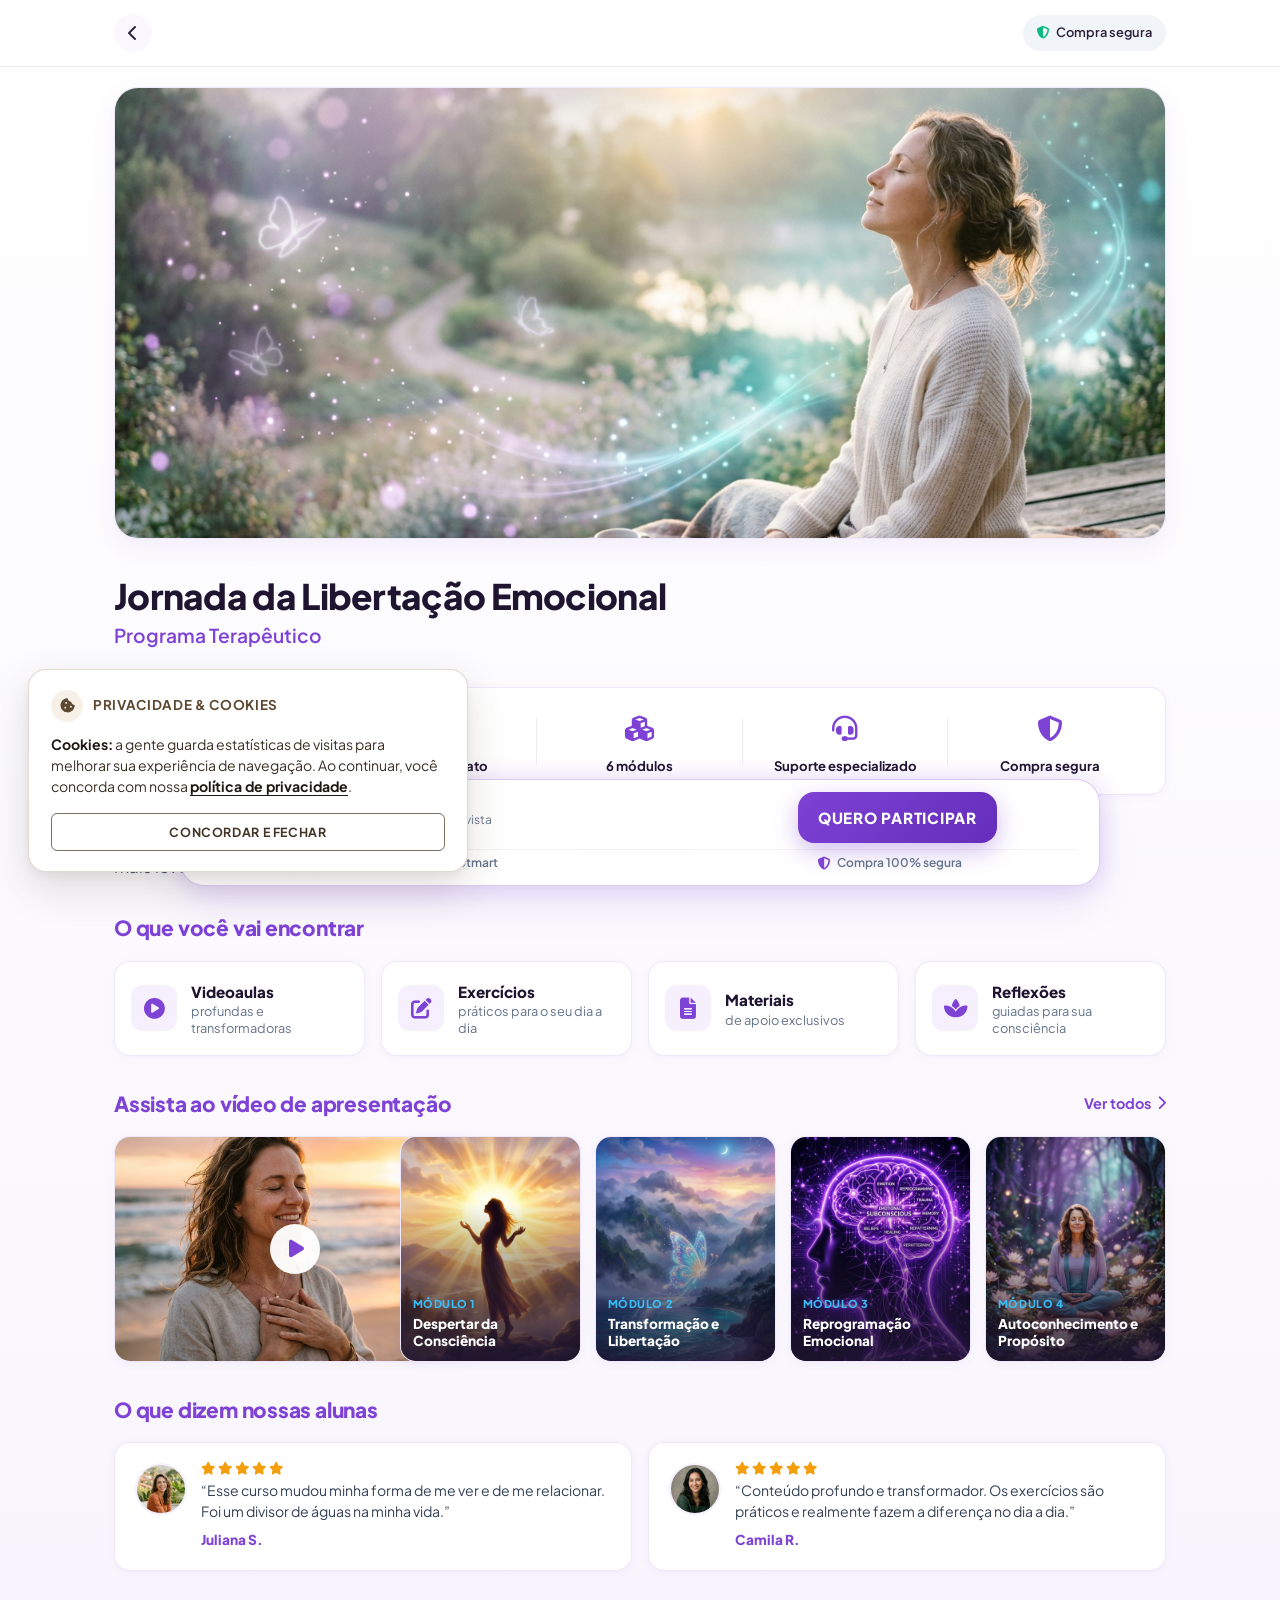
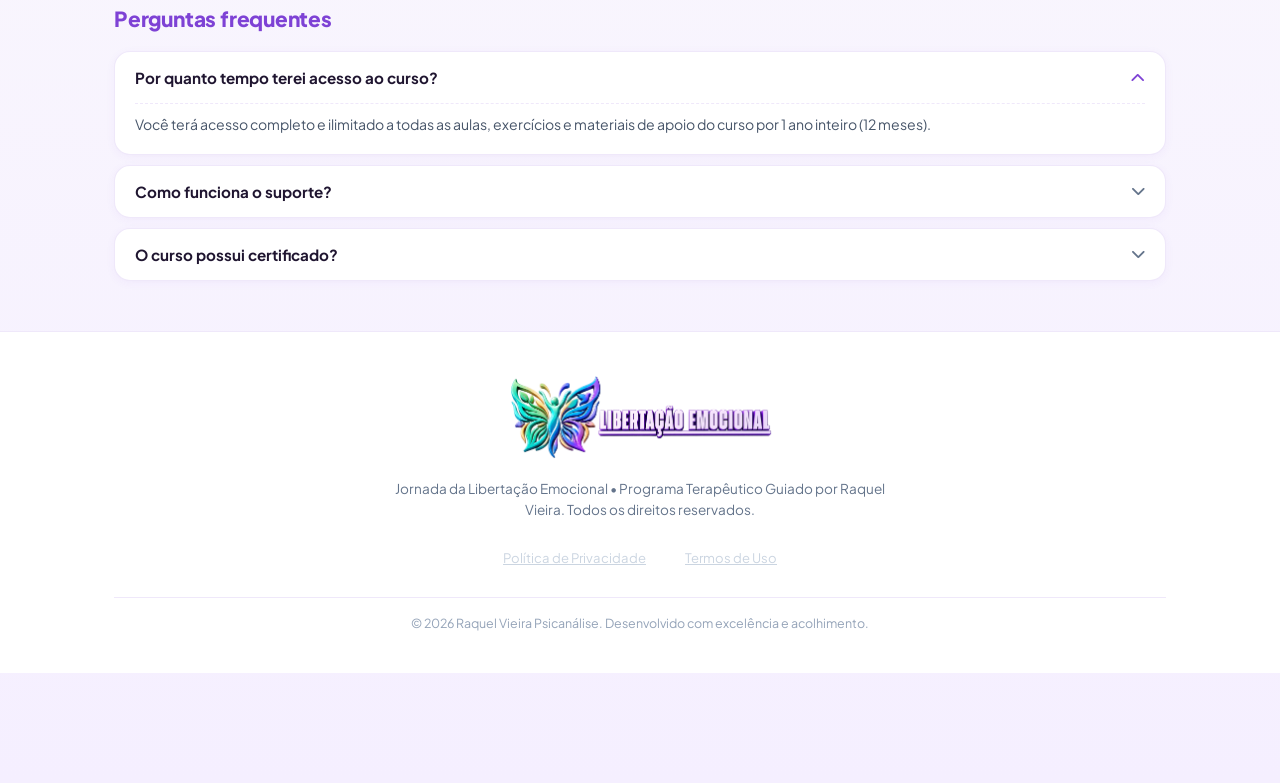
==== commit 7263c75d: "Adiciona pop-up de cookies, pagina de termos e privacidade e melhorias visuais na hero" ====
--- a/pages/index.html
+++ b/pages/index.html
@@ -343,11 +343,68 @@
       <p class="footer-text">
         Jornada da Libertação Emocional • Programa Terapêutico Guiado por Raquel Vieira. Todos os direitos reservados.
       </p>
+      <div class="footer-links-row" style="margin-top: 12px; margin-bottom: 12px; display: flex; gap: 16px; justify-content: center; font-size: 0.82rem;">
+        <a href="termos-privacidade.html#privacidade" style="color: #cbd5e1; text-decoration: underline;">Política de Privacidade</a>
+        <span style="color: rgba(255,255,255,0.3);">•</span>
+        <a href="termos-privacidade.html#termos" style="color: #cbd5e1; text-decoration: underline;">Termos de Uso</a>
+      </div>
       <div class="footer-copyright">
         &copy; 2026 Raquel Vieira Psicanálise. Desenvolvido com excelência e acolhimento.
       </div>
     </div>
   </footer>
+
+  <!-- Privacy Policy Modal -->
+  <div class="video-modal-overlay" id="privacyModal" style="z-index: 100000;">
+    <div class="privacy-modal-card">
+      <button class="video-modal-close js-privacy-close" aria-label="Fechar">
+        <i class="fas fa-xmark"></i>
+      </button>
+      <div class="privacy-modal-header">
+        <div class="privacy-modal-icon">
+          <i class="fas fa-shield-alt"></i>
+        </div>
+        <div>
+          <span style="font-size: 0.72rem; font-weight: 700; color: #c9a468; letter-spacing: 0.1em; text-transform: uppercase;">TRANSPARÊNCIA E ÉTICA</span>
+          <h3 style="font-family: 'Lora', serif; font-size: 1.3rem; color: #5d4932; margin: 0;">Política de Privacidade & Cookies</h3>
+        </div>
+      </div>
+      <div class="privacy-modal-body">
+        <h4>1. Compromisso com a sua Privacidade</h4>
+        <p>Valorizamos a sua privacidade e o sigilo absoluto. Suas informações e dados de navegação são tratados em estrita conformidade com a Lei Geral de Proteção de Dados (LGPD - Lei nº 13.709/2018) e os princípios éticos da prática psicanalítica.</p>
+        
+        <h4>2. O que são e como usamos Cookies?</h4>
+        <p>Cookies são pequenos arquivos salvos no seu dispositivo para registrar preferências e gerar estatísticas anônimas de visitas, garantindo que o site funcione com rapidez, segurança e proporcione a melhor experiência de navegação.</p>
+        
+        <h4>3. Coleta e Tratamento de Informações</h4>
+        <p>Os dados preenchidos nos formulários de contato ou direcionados para agendamento via WhatsApp são utilizados única e exclusivamente para o contato direto e atendimento clínico com a Dra. Raquel Vieira. Não realizamos qualquer compartilhamento com terceiros.</p>
+        
+        <h4>4. Seus Direitos</h4>
+        <p>Você pode, a qualquer momento, solicitar esclarecimentos sobre o tratamento dos seus dados ou a exclusão de qualquer registro de contato através do e-mail: <strong>contato@raquelvieiraemocional.com.br</strong>.</p>
+      </div>
+      <div class="privacy-modal-footer">
+        <button type="button" class="privacy-modal-close-btn js-privacy-close">Entendi e Concordo</button>
+      </div>
+    </div>
+  </div>
+
+  <!-- Floating Cookie Consent Popup Card -->
+  <div class="cookie-banner floating-cookie" id="cookieBanner" role="region" aria-label="Aviso de Cookies">
+    <div class="cookie-banner-container">
+      <div class="cookie-banner-header">
+        <span class="cookie-banner-icon"><i class="fas fa-cookie-bite"></i></span>
+        <span class="cookie-banner-heading">Privacidade & Cookies</span>
+      </div>
+      <p class="cookie-banner-text">
+        <strong>Cookies:</strong> a gente guarda estatísticas de visitas para melhorar sua experiência de navegação. Ao continuar, você concorda com nossa <a href="#" class="cookie-policy-link" id="cookiePolicyBtn">política de privacidade</a>.
+      </p>
+      <div class="cookie-banner-actions">
+        <button type="button" class="cookie-banner-btn" id="cookieAcceptBtn">
+          CONCORDAR E FECHAR
+        </button>
+      </div>
+    </div>
+  </div>
 
   <!-- Page Interaction JavaScript -->
   <script src="../js/jornada.js"></script>
--- a/css/jornada.css
+++ b/css/jornada.css
@@ -1123,3 +1123,226 @@
     height: 82px;
   }
 }
+
+/* ==========================================================================
+   Floating Cookie Consent Popup Card & Privacy Policy Modal (Jornada)
+   ========================================================================== */
+
+.cookie-banner {
+  position: fixed;
+  bottom: 28px;
+  left: 28px;
+  max-width: 440px;
+  width: calc(100% - 56px);
+  z-index: 99999;
+  background: #ffffff;
+  border-radius: 18px;
+  border: 1px solid rgba(188, 170, 151, 0.45);
+  box-shadow: 0 16px 40px rgba(66, 53, 39, 0.16), 0 4px 12px rgba(0, 0, 0, 0.05);
+  transform: translateY(30px) scale(0.95);
+  opacity: 0;
+  visibility: hidden;
+  transition: transform 0.45s cubic-bezier(0.16, 1, 0.3, 1), opacity 0.4s ease, visibility 0.4s;
+  pointer-events: none;
+}
+
+.cookie-banner.active {
+  transform: translateY(0) scale(1);
+  opacity: 1;
+  visibility: visible;
+  pointer-events: auto;
+}
+
+.cookie-banner-container {
+  display: flex;
+  flex-direction: column;
+  gap: 12px;
+  padding: 20px 22px;
+}
+
+.cookie-banner-header {
+  display: flex;
+  align-items: center;
+  gap: 10px;
+}
+
+.cookie-banner-icon {
+  width: 32px;
+  height: 32px;
+  border-radius: 50%;
+  background: rgba(201, 164, 104, 0.16);
+  color: #5d4932;
+  display: flex;
+  align-items: center;
+  justify-content: center;
+  font-size: 0.95rem;
+  flex-shrink: 0;
+}
+
+.cookie-banner-heading {
+  font-family: 'Plus Jakarta Sans', sans-serif;
+  font-size: 0.84rem;
+  font-weight: 700;
+  color: #5d4932;
+  letter-spacing: 0.05em;
+  text-transform: uppercase;
+}
+
+.cookie-banner-text {
+  font-family: 'Plus Jakarta Sans', sans-serif;
+  font-size: 0.88rem;
+  line-height: 1.5;
+  color: #3b3024;
+  margin: 0;
+}
+
+.cookie-banner-text strong {
+  color: #1f1811;
+  font-weight: 700;
+}
+
+.cookie-policy-link {
+  color: #1f1811;
+  font-weight: 700;
+  text-decoration: underline;
+  text-underline-offset: 3px;
+  transition: color 0.2s ease;
+}
+
+.cookie-policy-link:hover {
+  color: #c9a468;
+}
+
+.cookie-banner-actions {
+  display: flex;
+  align-items: center;
+  width: 100%;
+  padding-top: 4px;
+}
+
+.cookie-banner-btn {
+  width: 100%;
+  font-family: 'Plus Jakarta Sans', sans-serif;
+  background: transparent;
+  color: #423527;
+  border: 1px solid #7d6e5d;
+  border-radius: 6px;
+  padding: 10px 18px;
+  font-size: 0.78rem;
+  font-weight: 700;
+  letter-spacing: 0.05em;
+  text-transform: uppercase;
+  text-align: center;
+  cursor: pointer;
+  white-space: nowrap;
+  transition: all 0.25s ease;
+}
+
+.cookie-banner-btn:hover {
+  background: #5d4932;
+  color: #ffffff;
+  border-color: #5d4932;
+  box-shadow: 0 4px 12px rgba(93, 73, 50, 0.22);
+}
+
+.cookie-banner-btn:active {
+  transform: scale(0.98);
+}
+
+/* Privacy Modal Styling (Jornada) */
+.privacy-modal-card {
+  max-width: 600px;
+  width: 90%;
+  padding: 32px;
+  background: #ffffff;
+  border-radius: 16px;
+  max-height: 88vh;
+  display: flex;
+  flex-direction: column;
+  position: relative;
+}
+
+.privacy-modal-header {
+  display: flex;
+  align-items: center;
+  gap: 16px;
+  padding-bottom: 18px;
+  border-bottom: 1px solid rgba(188, 170, 151, 0.25);
+  margin-bottom: 18px;
+}
+
+.privacy-modal-icon {
+  width: 44px;
+  height: 44px;
+  border-radius: 50%;
+  background: rgba(201, 164, 104, 0.15);
+  color: #5d4932;
+  display: flex;
+  align-items: center;
+  justify-content: center;
+  font-size: 1.25rem;
+  flex-shrink: 0;
+}
+
+.privacy-modal-body {
+  overflow-y: auto;
+  padding-right: 6px;
+  margin-bottom: 24px;
+}
+
+.privacy-modal-body h4 {
+  font-family: 'Lora', serif;
+  font-size: 1.05rem;
+  color: #5d4932;
+  margin: 14px 0 6px;
+}
+
+.privacy-modal-body h4:first-child {
+  margin-top: 0;
+}
+
+.privacy-modal-body p {
+  font-size: 0.9rem;
+  line-height: 1.6;
+  color: #6e6154;
+  margin-bottom: 12px;
+}
+
+.privacy-modal-footer {
+  margin-top: auto;
+  padding-top: 12px;
+}
+
+.privacy-modal-close-btn {
+  background: #5d4932;
+  color: #ffffff;
+  border: none;
+  padding: 12px 24px;
+  border-radius: 8px;
+  font-weight: 700;
+  cursor: pointer;
+  width: 100%;
+  transition: opacity 0.2s;
+}
+
+.privacy-modal-close-btn:hover {
+  opacity: 0.9;
+}
+
+@media (max-width: 768px) {
+  .cookie-banner {
+    bottom: 16px;
+    left: 16px;
+    right: 16px;
+    width: auto;
+    max-width: none;
+    border-radius: 16px;
+  }
+
+  .cookie-banner-container {
+    padding: 16px 18px;
+    gap: 10px;
+  }
+}
+
+
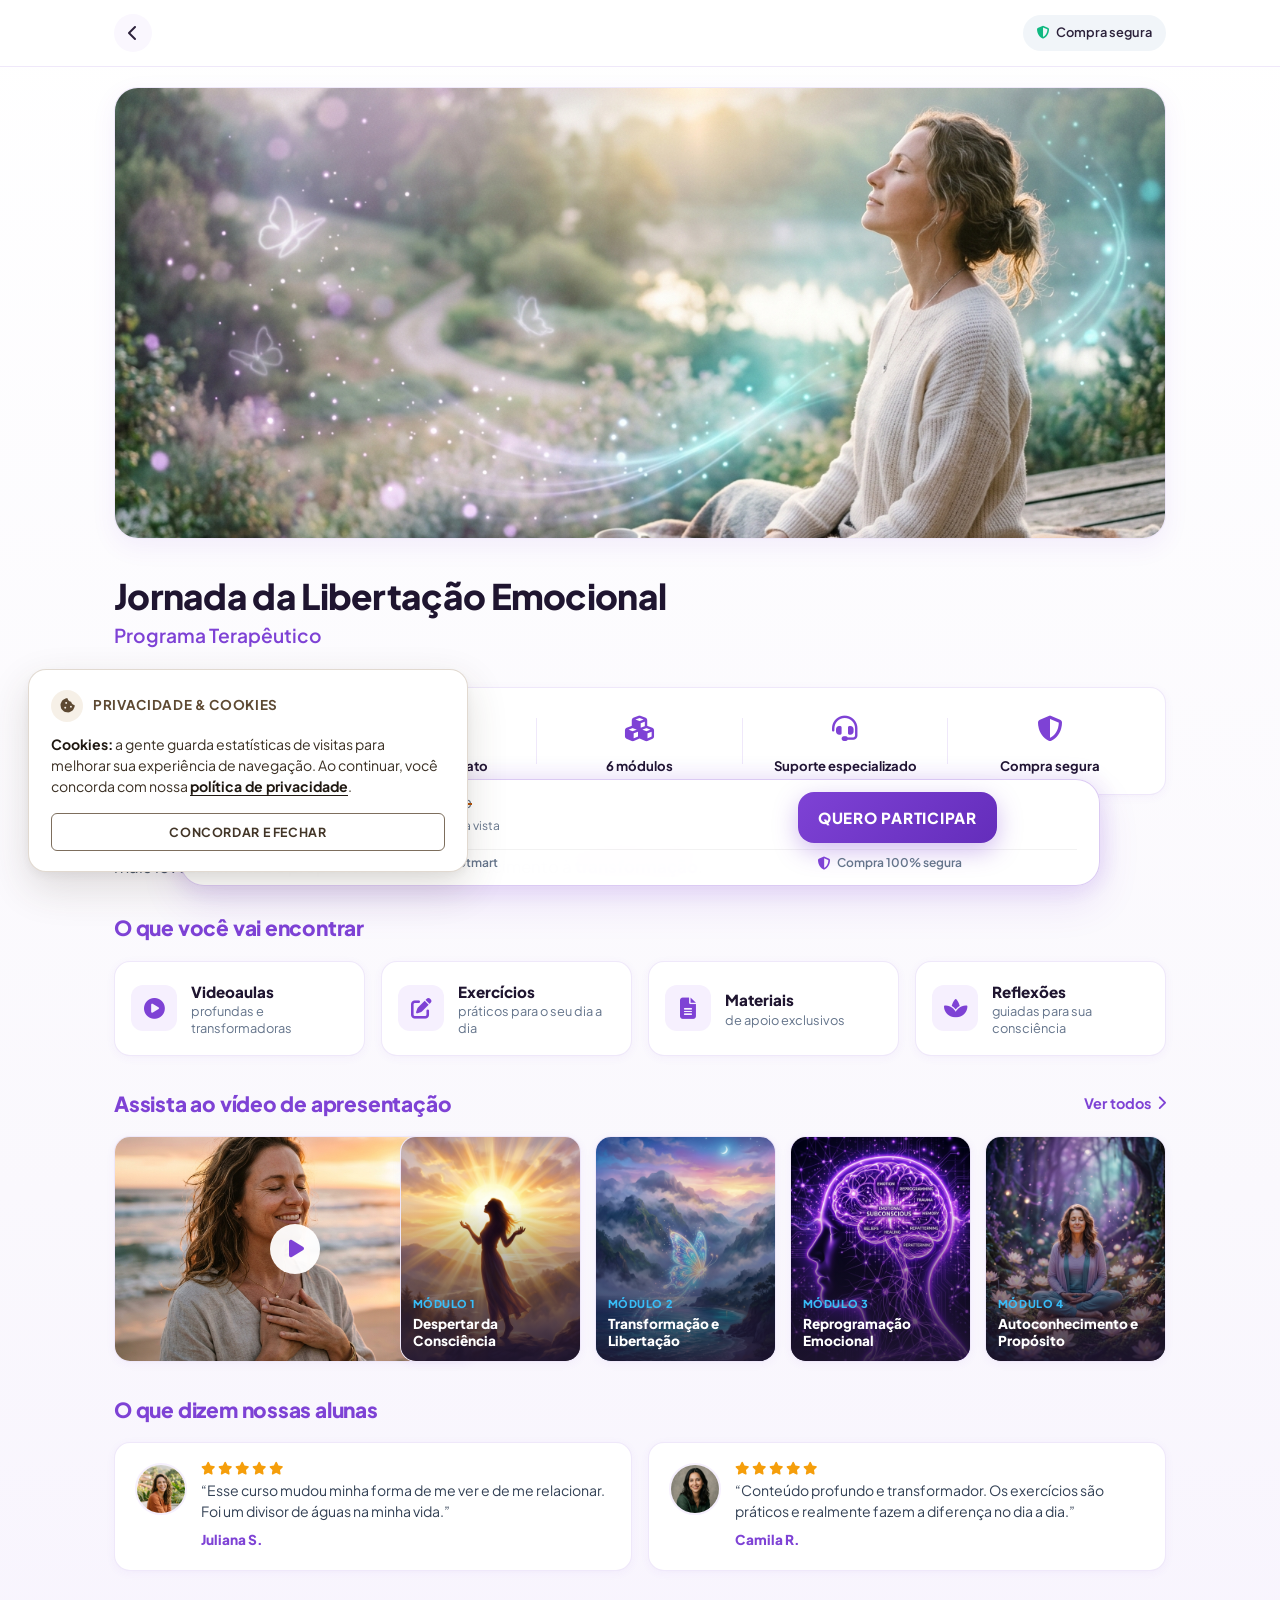
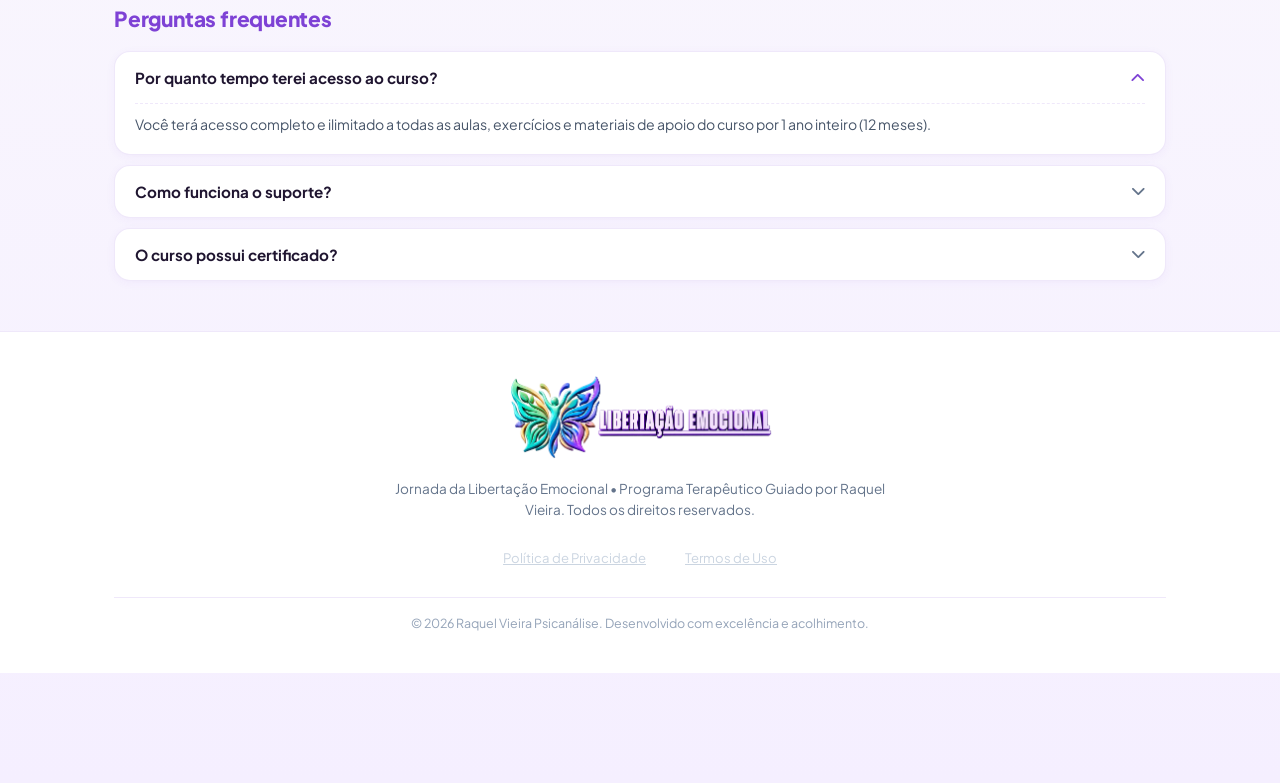
==== commit 283e058f: "adicionei o video" ====
--- a/pages/index.html
+++ b/pages/index.html
@@ -297,13 +297,16 @@
       <div class="price-details">
         <div class="price-installments">
           <span class="price-label-sm">12x de</span>
-          <span class="price-val-highlight">R$39,70</span>
+          <span class="price-val-highlight">R$83,90</span>
         </div>
         <div class="price-divider"></div>
         <div class="price-cash">
-          <span class="price-cash-sub">ou</span>
-          <span class="price-cash-val">R$397,00</span>
-          <span class="price-cash-sub">à vista</span>
+          <span class="price-original">Valor total: <s>R$997,00</s></span>
+          <span class="price-offer-row">
+            <span class="price-cash-sub">por</span>
+            <span class="price-cash-val">R$397,00</span>
+            <span class="price-cash-sub">à vista</span>
+          </span>
         </div>
       </div>
 
--- a/css/jornada.css
+++ b/css/jornada.css
@@ -657,12 +657,30 @@
 
 .price-cash {
   display: flex;
-  flex-direction: row;
-  align-items: baseline;
-  gap: 5px;
+  flex-direction: column;
+  align-items: flex-start;
+  gap: 2px;
   white-space: nowrap;
   position: relative;
   left: 15px;
+}
+
+.price-original {
+  color: var(--text-muted);
+  font-size: 0.68rem;
+  font-weight: 600;
+  line-height: 1;
+}
+
+.price-original s {
+  text-decoration-color: #b45309;
+  text-decoration-thickness: 1.5px;
+}
+
+.price-offer-row {
+  display: flex;
+  align-items: baseline;
+  gap: 5px;
 }
 
 .price-cash-val {
@@ -1085,6 +1103,14 @@
     flex-shrink: 1;
   }
 
+  .price-original {
+    font-size: 0.58rem;
+  }
+
+  .price-offer-row {
+    gap: 2px;
+  }
+
   .price-cash-val {
     font-size: 0.78rem;
     font-weight: 800;
@@ -1121,6 +1147,28 @@
 
   .footer-logo {
     height: 82px;
+  }
+}
+
+@media (max-width: 600px) {
+  .checkout-row-top {
+    flex-wrap: wrap;
+    gap: 8px;
+  }
+
+  .price-details {
+    width: 100%;
+    flex: 0 0 100%;
+    justify-content: center;
+  }
+
+  .btn-primary-cta {
+    width: 100%;
+    margin-left: 0;
+  }
+
+  .checkout-badges-row {
+    justify-content: center;
   }
 }
 
